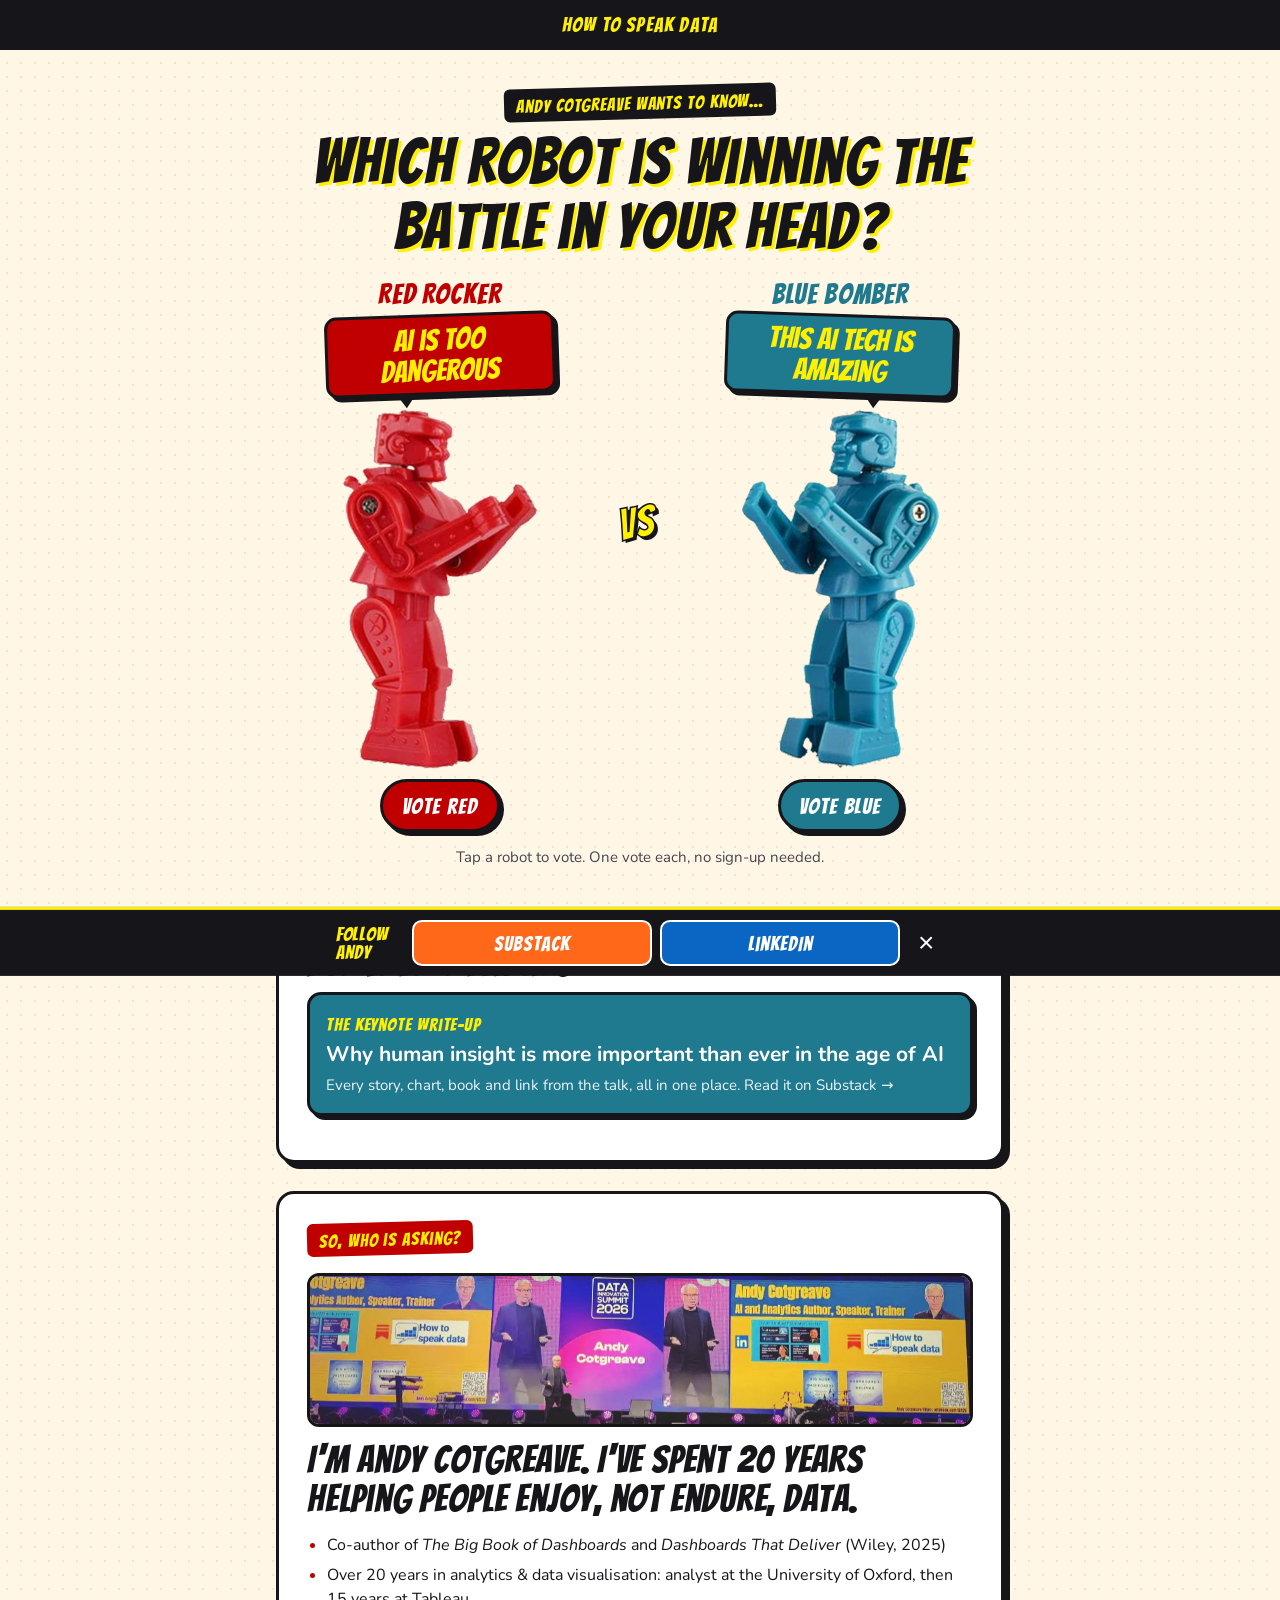
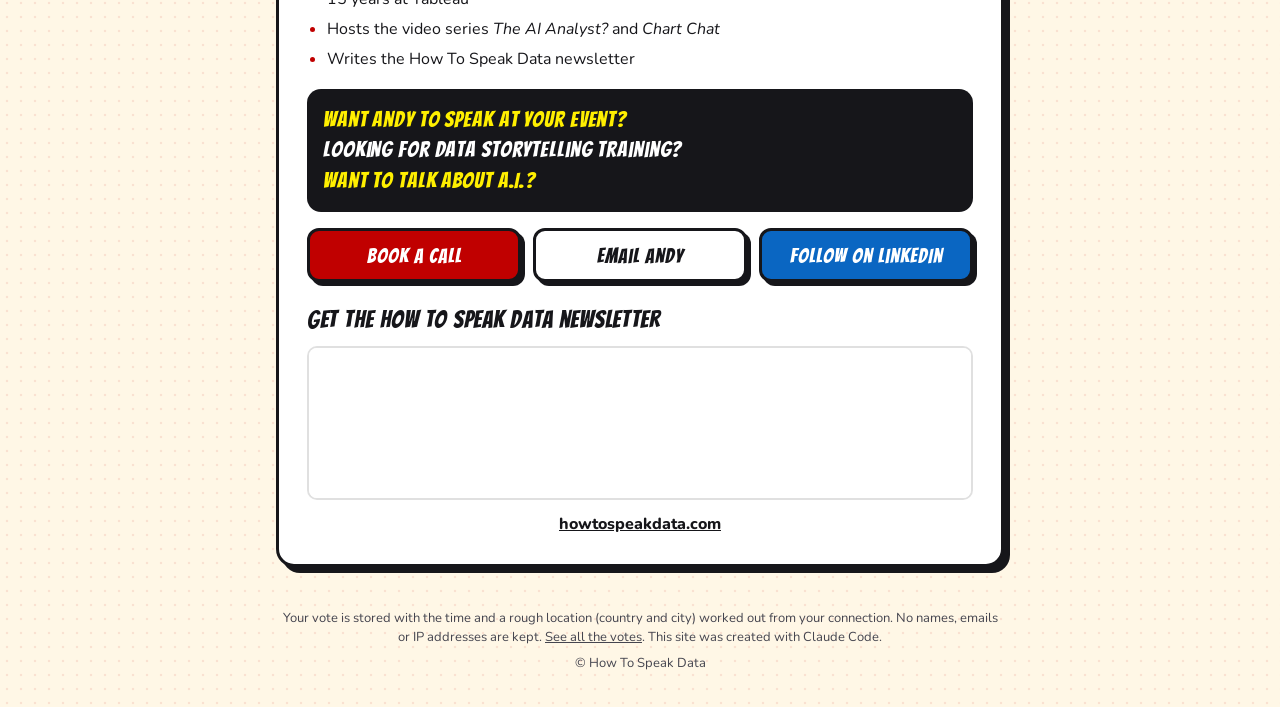
==== index.html @ a1d49103 "Share images: spotlight one event (focus/callout URL options); fit six rows in portrait Co-Authored-" ====
<!doctype html>
<html lang="en">
<head>
  <meta charset="utf-8">
  <meta name="viewport" content="width=device-width, initial-scale=1, viewport-fit=cover">
  <title>Which Robot Is Winning? | How To Speak Data</title>
  <meta name="description" content="Andy Cotgreave wants to know: is AI amazing, or too dangerous? Cast your vote and see how the room called it.">
  <meta name="theme-color" content="#c00000">
  <meta property="og:title" content="Which robot is winning the battle in your head?">
  <meta property="og:description" content="Blue Bomber: this AI tech is amazing. Red Rocker: AI is too dangerous. Cast your vote.">
  <meta property="og:image" content="https://robot.howtospeakdata.com/assets/og-image.jpg">
  <meta property="og:url" content="https://robot.howtospeakdata.com/">
  <meta name="twitter:card" content="summary_large_image">
  <link rel="icon" href="assets/favicon.png">
  <link rel="apple-touch-icon" href="assets/favicon.png">
  <link rel="preconnect" href="https://fonts.googleapis.com">
  <link rel="preconnect" href="https://fonts.gstatic.com" crossorigin>
  <link href="https://fonts.googleapis.com/css2?family=Bangers&family=Nunito:wght@400;600;800&display=swap" rel="stylesheet">
  <link rel="stylesheet" href="styles.css?v=202611121039">
</head>
<body>

<div class="testbar" id="testbar" hidden>
  <span><b>Test mode.</b> Your votes are saved as tests and never counted.</span>
  <button type="button" id="resetVote">Reset my vote</button>
  <a href="?test=off">Exit</a>
</div>

<header class="topbar" id="topbar">
  <a class="brand" href="https://howtospeakdata.com">How To Speak Data</a>
  <a class="talk" id="talk" href="#" target="_blank" rel="noopener" hidden>
    <img class="talk-icon" id="talkIcon" src="" alt="" width="40" height="40">
    <span class="talk-text">
      <span class="talk-kicker" id="talkKicker">See Andy live</span>
      <span class="talk-detail" id="talkDetail"></span>
    </span>
    <span class="talk-arrow" aria-hidden="true">&rarr;</span>
  </a>
</header>

<main>
  <!-- ============ THE FIGHT ============ -->
  <section class="ring" id="vote" aria-labelledby="q">
    <p class="kicker">Andy Cotgreave wants to know&hellip;</p>
    <h1 id="q">Which robot is winning the battle in your head?</h1>

    <div class="fighters" id="fighters">
      <button class="fighter fighter--red" data-robot="red" aria-label="Vote Red Rocker: AI is too dangerous">
        <span class="name">Red Rocker</span>
        <span class="bubble bubble--red">AI is too dangerous</span>
        <span class="bot" aria-hidden="true">
          <img class="bot-full" src="assets/red-robot.webp" alt="" width="318" height="583">
          <span class="bot-neck"></span>
          <img class="bot-body" src="assets/red-body.webp" alt="" width="318" height="583">
          <span class="ko">K.O.!</span>
          <img class="bot-head" src="assets/red-head.webp" alt="" width="318" height="583">
        </span>
        <span class="vote-btn">Vote red</span>
      </button>

      <span class="vs" aria-hidden="true">VS</span>

      <button class="fighter fighter--blue" data-robot="blue" aria-label="Vote Blue Bomber: This AI tech is amazing">
        <span class="name">Blue Bomber</span>
        <span class="bubble bubble--blue">This AI tech is amazing</span>
        <span class="bot" aria-hidden="true">
          <img class="bot-full" src="assets/blue-robot.webp" alt="" width="310" height="566">
          <span class="bot-neck"></span>
          <img class="bot-body" src="assets/blue-body.webp" alt="" width="310" height="566">
          <span class="ko">K.O.!</span>
          <img class="bot-head" src="assets/blue-head.webp" alt="" width="310" height="566">
        </span>
        <span class="vote-btn">Vote blue</span>
      </button>
    </div>

    <p class="hint" id="hint">Tap a robot to vote. One vote each, no sign-up needed.</p>

    <!-- Results (revealed after voting) -->
    <div class="results" id="results" hidden aria-live="polite">
      <div class="kapow" id="kapow" aria-hidden="true">KAPOW!</div>
      <p class="thanks" id="thanks">Vote counted!</p>
      <div class="hbars" role="img" id="bar" aria-label="">
        <div class="hbar hbar--red" id="rowRed">
          <p class="hbar-label"><b>Red Rocker</b> AI is too dangerous</p>
          <div class="hbar-track"><div class="hbar-fill" id="barRed"></div><span class="hbar-val"><b id="pctRed">–</b> <em id="nRed"></em></span></div>
        </div>
        <div class="hbar hbar--blue" id="rowBlue">
          <p class="hbar-label"><b>Blue Bomber</b> This AI tech is amazing</p>
          <div class="hbar-track"><div class="hbar-fill" id="barBlue"></div><span class="hbar-val"><b id="pctBlue">–</b> <em id="nBlue"></em></span></div>
        </div>
      </div>
      <p class="tally" id="tally"></p>

      <div class="result-cta" id="resultCta">
        <p class="result-cta-kicker">Round 2: don't leave the ring!</p>
        <p class="result-cta-lede">Get the write-up of this talk, with every link and source, free in your inbox.</p>
        <a class="btn btn--substack btn--big" href="https://howtospeakdata.substack.com/subscribe?utm_source=robot&amp;utm_medium=keynote&amp;utm_content=after-vote" target="_blank" rel="noopener">Subscribe on Substack</a>
        <p class="or"><span>or</span></p>
        <a class="btn btn--linkedin" href="https://www.linkedin.com/in/acotgreave/" target="_blank" rel="noopener">Follow Andy on LinkedIn</a>
      </div>
    </div>
  </section>

  <!-- ============ FURTHER READING ============ -->
  <section class="panel reading" id="reading" aria-labelledby="readTitle">
    <h2 id="readTitle">Further reading</h2>
    <a class="feature" href="https://howtospeakdata.substack.com/p/why-human-insight-is-more-important?utm_source=robot&utm_medium=keynote" target="_blank" rel="noopener">
      <span class="feature-label">The keynote write-up</span>
      <strong>Why human insight is more important than ever in the age of AI</strong>
      <span class="feature-sub">Every story, chart, book and link from the talk, all in one place. Read it on Substack &rarr;</span>
    </a>
  </section>

  <!-- ============ ABOUT ANDY ============ -->
  <section class="panel about" id="about" aria-labelledby="aboutTitle">
    <p class="kicker kicker--dark">So, who is asking?</p>
    <img class="about-photo" src="assets/andy-keynote.jpg" alt="Andy Cotgreave on stage giving a keynote at Data Innovation Summit 2026" width="1042" height="241" loading="lazy">
    <h2 id="aboutTitle">I'm Andy Cotgreave. I've spent 20 years helping people enjoy, not endure, data.</h2>
    <ul class="creds">
      <li>Co-author of <em>The Big Book of Dashboards</em> and <em>Dashboards That Deliver</em> (Wiley, 2025)</li>
      <li>Over 20 years in analytics &amp; data visualisation: analyst at the University of Oxford, then 15 years at Tableau</li>
      <li>Hosts the video series <em>The AI Analyst?</em> and <em>Chart Chat</em></li>
      <li>Writes the How To Speak Data newsletter</li>
    </ul>

    <div class="asks">
      <p>Want Andy to speak at your event?</p>
      <p>Looking for data storytelling training?</p>
      <p>Want to talk about A.I.?</p>
    </div>

    <div class="cta-row" id="aboutCtas">
      <a class="btn btn--dark" href="https://calendar.google.com/calendar/u/0/appointments/schedules/AcZssZ1p0qUydPTMO3RcjmcLY5Vw37-KiAuzNtrpuIF1clypBsru3p6l2uKK_EcFu4OqUElF9TsqWOcq" target="_blank" rel="noopener">Book a call</a>
      <a class="btn btn--outline" href="mailto:andy@howtospeakdata.com?subject=Saw%20your%20robot%20keynote">Email Andy</a>
      <a class="btn btn--linkedin" href="https://www.linkedin.com/in/acotgreave/" target="_blank" rel="noopener">Follow on LinkedIn</a>
    </div>

    <div class="newsletter" id="newsletter">
      <p class="newsletter-title">Get the How To Speak Data newsletter</p>
      <div class="substack-embed">
        <iframe src="https://howtospeakdata.substack.com/embed" title="Subscribe to How To Speak Data on Substack" loading="lazy" frameborder="0" scrolling="no"></iframe>
      </div>
    </div>
    <p class="site-link"><a href="https://howtospeakdata.com">howtospeakdata.com</a></p>
  </section>

  <!-- ============ ROUND BY ROUND ============ -->
  <section class="panel history" id="history" aria-labelledby="historyTitle" hidden>
    <h2 id="historyTitle">Round by round</h2>
    <p class="history-lede">How each audience voted.</p>
    <div class="history-head">
      <div class="history-key">
        <span><b class="key-swatch key-swatch--red"></b>Red Rocker <em>AI is too dangerous</em></span>
        <span><b class="key-swatch key-swatch--blue"></b>Blue Bomber <em>This AI tech is amazing</em></span>
      </div>
      <div class="history-toggle" role="group" aria-label="Show as">
        <button type="button" data-mode="pct" aria-pressed="true">%</button>
        <button type="button" data-mode="count" aria-pressed="false">Votes</button>
      </div>
    </div>
    <ol class="history-rows" id="historyRows"></ol>
    <p class="history-note">LinkedIn votes come from earlier polls. Each event counts votes from its day and the 4 days after.</p>
  </section>
</main>

<footer class="foot">
  <p>Your vote is stored with the time and a rough location (country and city) worked out from your connection. No names, emails or IP addresses are kept. <a href="https://github.com/acotgreave/robot-vote/blob/main/data/votes.csv">See all the votes</a>. This site was created with Claude Code.</p>
  <p>&copy; How To Speak Data</p>
</footer>

<div class="sticky" id="sticky" aria-label="Stay in touch">
  <span class="sticky-label">Follow Andy</span>
  <a class="sticky-btn sticky-btn--substack" href="https://howtospeakdata.substack.com/subscribe?utm_source=robot&amp;utm_medium=keynote&amp;utm_content=sticky" target="_blank" rel="noopener">Substack</a>
  <a class="sticky-btn sticky-btn--linkedin" href="https://www.linkedin.com/in/acotgreave/" target="_blank" rel="noopener">LinkedIn</a>
  <button type="button" class="sticky-close" id="stickyClose" aria-label="Hide">&times;</button>
</div>

<script src="config.js?v=202611121039"></script>
<script src="history.js?v=202611121039"></script>
<script src="app.js?v=202611121039"></script>
</body>
</html>
---- styles.css ----
:root {
  --red: #c00000;
  --red-dark: #8f0000;
  --teal: #207a8f;
  --teal-dark: #155767;
  --yellow: #ffef00;
  --ink: #16161a;
  --ink-soft: #45454f;
  --cream: #fff7e6;
  --paper: #ffffff;
  --substack: #ff6719;
  --linkedin: #0a66c2;
  --radius: 18px;
  --shadow: 4px 4px 0 var(--ink);
  --display: "Bangers", "Impact", "Arial Black", sans-serif;
  --body: "Nunito", system-ui, -apple-system, "Segoe UI", Roboto, sans-serif;
  color-scheme: light;
}

* { box-sizing: border-box; }
html { -webkit-text-size-adjust: 100%; scroll-behavior: smooth; }
body {
  margin: 0;
  font-family: var(--body);
  color: var(--ink);
  background-color: var(--cream);
  background-image: radial-gradient(rgba(192, 0, 0, 0.09) 1.4px, transparent 1.6px);
  background-size: 14px 14px;
  line-height: 1.5;
  overflow-x: hidden;
}
html { overflow-x: hidden; }
@supports (overflow: clip) { html, body { overflow-x: clip; } }
img { max-width: 100%; display: block; }
a { color: inherit; }
h1, h2, h3 { font-family: var(--display); font-weight: 400; letter-spacing: 0.02em; line-height: 1.02; margin: 0; }

/* ---------- top bar ---------- */
.topbar {
  display: flex; justify-content: center;
  padding: 10px 16px calc(10px);
  padding-top: max(10px, env(safe-area-inset-top));
  background: var(--ink);
}
.brand {
  font-family: var(--display); color: var(--yellow); font-size: 20px;
  text-decoration: none; letter-spacing: 0.06em;
}

.talk[hidden], .has-talk .brand { display: none; }
/* Same 50px height as the plain bar, so the robots and vote buttons don't move down. */
.topbar.has-talk { height: 50px; padding-top: 0; padding-bottom: 0; align-items: center; box-sizing: content-box; padding-top: env(safe-area-inset-top); }
.talk {
  display: flex; align-items: center; gap: 12px; max-width: 520px; width: 100%;
  text-decoration: none; color: #fff;
}
.talk-icon { width: 34px; height: 34px; border-radius: 50%; flex: none; border: 2px solid #fff; }
.talk-icon[hidden] { display: none; } /* the global img { display: block } would otherwise show a broken image */
/* One spin of the compass shortly after the page opens, then it stays still. */
/* A logo shown as plain lettering on the bar, instead of in a round badge */
.talk-icon--wordmark { width: auto; height: 30px; border: 0; border-radius: 0; }
@media (max-width: 350px) {
  .has-talk .talk { gap: 8px; }
  .talk-icon--wordmark { height: 22px; }
}
/* "decode": the badge pops in while the text decodes (see app.js) */
.talk-icon.pop { animation: badgePop 0.6s cubic-bezier(.2,1.8,.4,1) both; }
@keyframes badgePop { 0% { transform: scale(0.3) rotate(-12deg); opacity: 0; } 100% { transform: none; opacity: 1; } }
.talk-text { font-variant-numeric: tabular-nums; }
.talk-icon.spin { animation: compassSpin 1.4s cubic-bezier(.25,.9,.3,1.25) 0.6s 1 both; } /* .spin is added once the icon has loaded */
@keyframes compassSpin {
  0%   { transform: rotate(0) scale(1); }
  15%  { transform: rotate(-25deg) scale(1.12); }
  75%  { transform: rotate(375deg) scale(1.12); }
  88%  { transform: rotate(352deg) scale(1); }
  100% { transform: rotate(360deg) scale(1); }
}
.talk-text { flex: 1; min-width: 0; display: flex; flex-direction: column; line-height: 1; }
.talk-kicker { font-family: var(--display); color: var(--yellow); font-size: clamp(13px, 4.1vw, 16px); letter-spacing: 0.06em; white-space: nowrap; overflow: hidden; text-overflow: ellipsis; }
.talk-detail { font-family: var(--display); font-size: clamp(17px, 5.2vw, 22px); letter-spacing: 0.03em; white-space: nowrap; overflow: hidden; text-overflow: clip; }
.talk-arrow {
  flex: none; font-size: 22px; font-weight: 800; color: var(--ink); background: var(--yellow);
  width: 32px; height: 32px; border-radius: 50%; display: grid; place-items: center;
}
.talk:hover .talk-detail, .talk:focus-visible .talk-detail { text-decoration: underline; }

main { max-width: 760px; margin: 0 auto; padding: 0 16px; }

/* ---------- the ring ---------- */
.ring { padding: 22px 0 8px; text-align: center; }
.kicker {
  display: inline-block; margin: 0 0 10px;
  font-family: var(--display); font-size: 18px; letter-spacing: 0.05em;
  background: var(--ink); color: var(--yellow);
  padding: 4px 12px 2px; border-radius: 6px; transform: rotate(-1.5deg);
}
.kicker--dark { background: var(--red); color: var(--yellow); }
.ring h1 {
  font-size: clamp(36px, 10.5vw, 64px);
  color: var(--ink);
  text-shadow: 3px 3px 0 var(--yellow);
  margin: 0 auto 14px; max-width: 12em;
}

.fighters {
  display: grid;
  grid-template-columns: 1fr auto 1fr;
  align-items: end;
  gap: 4px;
  margin: 0 -6px;
}
.vs {
  font-family: var(--display); font-size: clamp(26px, 8vw, 44px);
  color: var(--yellow); -webkit-text-stroke: 1.5px var(--ink);
  text-shadow: 3px 3px 0 var(--ink);
  align-self: center; transform: rotate(-8deg); padding-bottom: 60px;
}

.fighter {
  appearance: none; border: 0; background: none; padding: 6px 2px 0;
  font: inherit; color: inherit; cursor: pointer;
  display: flex; flex-direction: column; align-items: center;
  -webkit-tap-highlight-color: transparent; touch-action: manipulation;
  position: relative; min-width: 0;
}
.fighter:focus-visible { outline: 4px solid var(--yellow); outline-offset: 4px; border-radius: var(--radius); }

.name {
  font-family: var(--display); font-size: clamp(18px, 5.4vw, 28px); letter-spacing: 0.04em;
  line-height: 1;
}
.fighter--red .name { color: var(--red); }
.fighter--blue .name { color: var(--teal); }

.bubble {
  position: relative; display: block;
  margin: 6px 0 14px; padding: 8px 10px 6px;
  font-family: var(--display); font-size: clamp(19px, 5.6vw, 30px); line-height: 1.02;
  color: var(--yellow); border-radius: 12px; border: 3px solid var(--ink);
  box-shadow: var(--shadow); width: 100%; max-width: 230px; min-height: 2.4em; z-index: 2;
  display: flex; align-items: center; justify-content: center;
}
.bubble::after {
  content: ""; position: absolute; bottom: -15px; width: 0; height: 0;
  border-left: 10px solid transparent; border-right: 10px solid transparent;
  border-top: 14px solid var(--ink);
}
.bubble--red { background: var(--red); transform: rotate(-2deg); }
.bubble--red::after { left: 30%; }
.bubble--blue { background: var(--teal); transform: rotate(2deg); }
.bubble--blue::after { right: 30%; }

.bot {
  position: relative; display: block;
  height: min(36vh, 290px); aspect-ratio: 318 / 583;
  transition: transform 0.25s cubic-bezier(.3,1.6,.5,1);
  z-index: 3; /* the knocked-off head must sit in front of the speech bubble */
}
.bot img { position: absolute; inset: 0; width: 100%; height: 100%; object-fit: contain; }
.fighter--blue .bot { aspect-ratio: 310 / 566; }
/* Whole robot by default; split body + head only once knocked (avoids a seam). */
.bot-body, .bot-head { visibility: hidden; }
.knocked .bot-full { visibility: hidden; }
.knocked .bot-body, .knocked .bot-head { visibility: visible; }

.fighter:hover .bot, .fighter:active .bot { transform: translateY(-4px) scale(1.03); }
.fighter--red:active .bot { transform: translateX(8px) scale(1.04); }
.fighter--blue:active .bot { transform: translateX(-8px) scale(1.04); }

.vote-btn {
  margin-top: 10px; min-height: 48px; min-width: 120px; white-space: nowrap;
  display: inline-flex; align-items: center; justify-content: center;
  padding: 8px 18px 6px; border-radius: 999px; border: 3px solid var(--ink);
  font-family: var(--display); font-size: 22px; letter-spacing: 0.05em;
  color: #fff; box-shadow: var(--shadow);
  transition: transform 0.1s, box-shadow 0.1s;
}
.fighter--red .vote-btn { background: var(--red); }
.fighter--blue .vote-btn { background: var(--teal); }
.fighter:active .vote-btn { transform: translate(3px, 3px); box-shadow: 1px 1px 0 var(--ink); }

.hint { color: var(--ink-soft); font-size: 15px; margin: 14px 0 4px; }

/* ---------- voted state ---------- */
.voted .fighter { cursor: default; }
.voted .fighter .vote-btn { visibility: hidden; }
.voted .fighter:hover .bot, .voted .fighter:active .bot { transform: none; }
.fighter.is-pick .vote-btn {
  visibility: visible; background: var(--yellow); color: var(--ink);
}
.fighter.is-pick .vote-btn::before { content: "\2605\00a0"; }
/* ---------- the knocked-off block ----------
   Like the real toy, the robot you vote against gets its head knocked up on its neck.
   Head and body are cut along a straight line 16.8% down the image. The spring sits
   behind both and runs 4% into each, so its ends are always hidden. */
.fighter { --neck-x: 34%; --pop: -10%; --rot: -9deg; }
.fighter--blue { --neck-x: 61%; --rot: 9deg; }
.bot-neck, .ko { position: absolute; visibility: hidden; }
.bot-neck {
  left: var(--neck-x); top: calc(16.8% + 4%); width: 15%; height: calc(-1 * var(--pop) + 8%);
  transform: translate(-50%, -100%) scaleY(0); transform-origin: 50% 100%;
  border-left: 2px solid var(--ink); border-right: 2px solid var(--ink);
  background:
    linear-gradient(90deg, rgba(0,0,0,.25), transparent 30%, rgba(255,255,255,.35) 50%, transparent 70%, rgba(0,0,0,.3)),
    repeating-linear-gradient(170deg, #e4e4e8 0 3px, #7d7d88 3px 6px);
}
.bot-head { transform-origin: var(--neck-x) 16.8%; }
.knocked .bot-neck, .knocked .ko { visibility: visible; }
.fighter.knocked .bot-head { animation: headPop 1.1s cubic-bezier(.3,1.4,.5,1) 0.35s both; }
.fighter.knocked .bot-neck { animation: neckPop 1.1s cubic-bezier(.3,1.4,.5,1) 0.35s both; }
@keyframes headPop {
  0%   { transform: none; }
  30%  { transform: translateY(calc(var(--pop) * 1.5)) rotate(calc(var(--rot) * -1.2)); }
  50%  { transform: translateY(calc(var(--pop) * 0.8)) rotate(calc(var(--rot) * 1.4)); }
  70%  { transform: translateY(calc(var(--pop) * 1.15)) rotate(calc(var(--rot) * -0.4)); }
  100% { transform: translateY(var(--pop)) rotate(var(--rot)); }
}
@keyframes neckPop {
  0%   { transform: translate(-50%, -100%) scaleY(0); }
  30%  { transform: translate(-50%, -100%) scaleY(1.5); }
  50%  { transform: translate(-50%, -100%) scaleY(0.8); }
  70%  { transform: translate(-50%, -100%) scaleY(1.15); }
  100% { transform: translate(-50%, -100%) scaleY(1); }
}
.ko {
  top: 0; z-index: 4; font-family: var(--display); font-size: clamp(20px, 6vw, 30px); line-height: 1;
  color: var(--ink); background: var(--yellow); border: 3px solid var(--ink); padding: 6px 10px 3px;
  clip-path: polygon(0% 18%, 14% 0%, 32% 14%, 52% 0%, 68% 16%, 90% 2%, 100% 26%, 92% 52%, 100% 82%, 82% 100%, 60% 86%, 40% 100%, 22% 86%, 4% 100%, 8% 62%, 0% 42%);
  animation: koPop 0.5s cubic-bezier(.2,2,.4,1) 0.75s both;
}
.fighter--red .ko { right: -6%; transform: rotate(10deg); }
.fighter--blue .ko { left: -6%; transform: rotate(-10deg); }
@keyframes koPop { from { transform: scale(0) rotate(0); } }
.fighter.punch.fighter--red .bot { animation: punchR 0.45s ease-out; }
.fighter.punch.fighter--blue .bot { animation: punchB 0.45s ease-out; }
@keyframes punchR { 40% { transform: translateX(22px) rotate(4deg); } }
@keyframes punchB { 40% { transform: translateX(-22px) rotate(-4deg); } }

/* ---------- results ---------- */
.results {
  position: relative; margin: 18px 0 10px; padding: 18px 16px 16px;
  background: var(--paper); border: 3px solid var(--ink); border-radius: var(--radius);
  box-shadow: 6px 6px 0 var(--ink); text-align: left;
}
.kapow {
  position: absolute; top: -24px; right: 10px;
  font-family: var(--display); font-size: 30px; color: var(--ink);
  background: var(--yellow); padding: 6px 14px 4px; border: 3px solid var(--ink);
  clip-path: polygon(0% 18%, 12% 0%, 30% 14%, 50% 0%, 66% 16%, 88% 2%, 100% 22%, 92% 50%, 100% 80%, 84% 100%, 62% 86%, 42% 100%, 24% 86%, 6% 100%, 8% 64%, 0% 44%);
  transform: rotate(8deg); animation: pop 0.45s cubic-bezier(.2,2,.4,1);
}
@keyframes pop { from { transform: rotate(8deg) scale(0); } }
.thanks { font-family: var(--display); font-size: 26px; margin: 0 0 10px; letter-spacing: 0.03em; }
.hbars { display: grid; gap: 12px; }
.hbar-label { margin: 0 0 4px; font-size: 15px; color: var(--ink-soft); line-height: 1.2; }
.hbar-label b { font-family: var(--display); font-weight: 400; font-size: 21px; letter-spacing: 0.04em; margin-right: 4px; }
.hbar--red .hbar-label b { color: var(--red); }
.hbar--blue .hbar-label b { color: var(--teal); }
.hbar.is-mine .hbar-label b::after { content: "\00a0\2605"; color: var(--ink); }
/* Fills are sized against (track - 96px), so the leader still leaves room for its value label. */
.hbar-track { display: flex; align-items: center; gap: 8px; }
.hbar-fill { flex: none; }
.hbar-fill {
  height: 40px; width: 0; min-width: 6px; border: 3px solid var(--ink); border-radius: 0 10px 10px 0;
  box-shadow: 3px 3px 0 var(--ink); transition: width 0.9s cubic-bezier(.3,1.2,.4,1);
}
.hbar--red .hbar-fill { background: var(--red); }
.hbar--blue .hbar-fill { background: var(--teal); }
.hbar-val { white-space: nowrap; }
.hbar-val b { font-family: var(--display); font-weight: 400; font-size: 30px; line-height: 1; }
.hbar-val em { font-style: normal; font-size: 14px; color: var(--ink-soft); font-weight: 600; }
.tally { margin: 10px 0 0; font-size: 14px; color: var(--ink-soft); }

/* ---------- the post-vote call to action ---------- */
.results { scroll-margin-top: 16px; }
.result-cta {
  margin: 16px -16px -16px; padding: 18px 16px 18px;
  background: var(--yellow); border-top: 3px solid var(--ink);
  border-radius: 0 0 calc(var(--radius) - 3px) calc(var(--radius) - 3px);
  text-align: center;
}
.result-cta-kicker {
  font-family: var(--display); font-size: clamp(28px, 8vw, 38px); line-height: 1; margin: 0 0 6px;
  letter-spacing: 0.02em;
}
.result-cta-lede { margin: 0 0 14px; font-size: 17px; font-weight: 700; }
.btn--big { font-size: 27px; min-height: 62px; animation: nudge 2.6s ease-in-out 1.4s infinite; }
@keyframes nudge { 0%, 88%, 100% { transform: none; } 92% { transform: rotate(-2deg) scale(1.04); } 96% { transform: rotate(2deg) scale(1.04); } }
.or { display: flex; align-items: center; gap: 10px; margin: 10px 0; font-weight: 800; font-size: 14px; text-transform: uppercase; letter-spacing: 0.1em; }
.or::before, .or::after { content: ""; flex: 1; border-top: 2px solid var(--ink); opacity: 0.35; }

/* ---------- sticky follow bar (after voting) ---------- */
.sticky {
  position: fixed; left: 0; right: 0; bottom: 0; z-index: 20;
  display: flex; gap: 8px; align-items: center;
  padding: 10px 12px calc(10px + env(safe-area-inset-bottom));
  background: var(--ink); border-top: 3px solid var(--yellow);
  transform: translateY(110%); transition: transform 0.3s ease;
}
.sticky.show { transform: none; }
.sticky-label { font-family: var(--display); color: var(--yellow); font-size: 19px; line-height: 0.95; letter-spacing: 0.04em; width: 3.6em; }
.sticky-btn {
  flex: 1; display: flex; align-items: center; justify-content: center; min-height: 46px;
  border-radius: 10px; border: 2px solid #fff; text-decoration: none; color: #fff;
  font-family: var(--display); font-size: 20px; letter-spacing: 0.05em; padding: 4px 8px 2px; text-align: center; line-height: 1;
}
.sticky-btn--substack { background: var(--substack); flex: 1.1; }
.sticky-btn--linkedin { background: var(--linkedin); }
.sticky-close {
  appearance: none; background: none; border: 0; color: #fff; font-size: 28px; line-height: 1;
  width: 36px; height: 46px; padding: 0; cursor: pointer;
}
@media (min-width: 640px) { .sticky { justify-content: center; } .sticky-btn { flex: 0 1 240px; } }

/* ---------- test mode ---------- */
.testbar {
  display: flex; flex-wrap: wrap; gap: 6px 12px; align-items: center; justify-content: center;
  padding: 8px 12px; background: repeating-linear-gradient(45deg, var(--yellow) 0 14px, #ffe14d 14px 28px);
  border-bottom: 3px solid var(--ink); font-size: 14px; text-align: center;
}
.testbar[hidden] { display: none; }
.testbar button {
  font: inherit; font-weight: 800; padding: 6px 12px; border-radius: 8px; border: 2px solid var(--ink);
  background: var(--ink); color: var(--yellow); cursor: pointer;
}
.testbar a { font-weight: 800; }

/* ---------- panels ---------- */
.panel {
  margin: 28px 0; padding: 22px 18px;
  background: var(--paper); border: 3px solid var(--ink); border-radius: var(--radius);
  box-shadow: 6px 6px 0 var(--ink);
}
.panel h2 { font-size: clamp(30px, 8.5vw, 44px); margin-bottom: 8px; }
.substack-embed {
  border-radius: 10px; overflow: hidden; background: #fff; border: 2px solid rgba(0,0,0,.12);
  margin-bottom: 12px;
}
.substack-embed iframe { display: block; width: 100%; height: 150px; border: 0; background: #fff; }

.btn {
  display: flex; align-items: center; justify-content: center; gap: 8px;
  min-height: 52px; padding: 10px 18px 8px; border-radius: 12px; border: 3px solid var(--ink);
  font-family: var(--display); font-size: 23px; letter-spacing: 0.05em;
  text-decoration: none; color: #fff; box-shadow: var(--shadow);
  transition: transform 0.1s, box-shadow 0.1s;
}
.btn:active { transform: translate(3px, 3px); box-shadow: 1px 1px 0 var(--ink); }
.btn:focus-visible { outline: 4px solid var(--yellow); outline-offset: 3px; }
.btn--substack { background: var(--substack); }
.btn--linkedin { background: var(--linkedin); }
.btn--dark { background: var(--red); }
.btn--outline { background: #fff; color: var(--ink); }

/* ---------- further reading ---------- */
.feature {
  display: block; text-decoration: none; margin: 8px 0 16px; padding: 16px;
  background: var(--teal); color: #fff; border-radius: 14px; border: 3px solid var(--ink); box-shadow: var(--shadow);
}
.feature-label { font-family: var(--display); color: var(--yellow); font-size: 18px; letter-spacing: 0.05em; }
.feature strong { display: block; font-size: 21px; line-height: 1.2; margin: 4px 0 6px; }
.feature-sub { font-size: 15px; opacity: 0.92; }

/* ---------- about ---------- */
.about { text-align: left; }
.about-photo {
  width: 100%; height: auto; margin: 8px 0 14px; border: 3px solid var(--ink); border-radius: 12px;
  /* The photo is a wide panorama: on phones, crop in on the stage and the big screens. */
  aspect-ratio: 2 / 1; object-fit: cover; object-position: 44% 50%;
}
@media (min-width: 640px) { .about-photo { aspect-ratio: 1042 / 241; } }
.about h2 { font-size: clamp(26px, 7vw, 38px); }
.creds { padding-left: 20px; margin: 14px 0 18px; }
.creds li { margin: 6px 0; font-size: 16px; }
.creds li::marker { color: var(--red); }
.asks {
  background: var(--ink); color: #fff; border-radius: 14px; padding: 14px 16px;
  font-family: var(--display); font-size: 22px; letter-spacing: 0.04em; line-height: 1.2;
}
.asks p { margin: 4px 0; }
.asks p:nth-child(odd) { color: var(--yellow); }
.cta-row { display: grid; gap: 12px; margin: 16px 0 8px; }
.newsletter { margin: 20px 0 8px; }
.newsletter-title { font-family: var(--display); font-size: 24px; letter-spacing: 0.03em; margin: 0 0 8px; }
.site-link { text-align: center; margin: 12px 0 0; font-weight: 800; }

.foot { max-width: 760px; margin: 0 auto; padding: 8px 16px calc(28px + env(safe-area-inset-bottom)); font-size: 13px; color: var(--ink-soft); text-align: center; }
.foot p { margin: 6px 0; }

/* ---------- larger screens ---------- */
@media (min-width: 640px) {
  .ring { padding-top: 36px; }
  .fighters { gap: 18px; margin: 0; }
  .bot { height: min(46vh, 360px); }
  .cta-row { grid-template-columns: repeat(3, 1fr); }
  .cta-row .btn { font-size: 20px; padding-left: 10px; padding-right: 10px; }
  .panel { padding: 28px; }
}

@media (max-width: 360px) {
  .vs { font-size: 22px; padding-bottom: 50px; }
  .vote-btn { min-width: 0; padding: 8px 12px 6px; font-size: 19px; }
  .bubble { font-size: 17px; }
}

@media (prefers-reduced-motion: reduce) {
  *, *::before, *::after { animation: none !important; transition: none !important; }
}
.has-voted .foot { padding-bottom: calc(90px + env(safe-area-inset-bottom)); }

/* ---------- round by round (votes per audience) ---------- */
.history[hidden] { display: none; }
.history-lede { margin: 0 0 14px; color: var(--ink-soft); font-size: 16px; }
.history-head { display: flex; flex-wrap: wrap; gap: 10px 16px; align-items: center; justify-content: space-between; margin-bottom: 16px; }
.history-key { display: flex; flex-wrap: wrap; gap: 4px 16px; font-weight: 800; font-size: 14px; }
.history-key em { font-style: normal; font-weight: 600; color: var(--ink-soft); }
.key-swatch { display: inline-block; width: 12px; height: 12px; border-radius: 3px; margin-right: 6px; vertical-align: -1px; }
.key-swatch--red { background: var(--red); }
.key-swatch--blue { background: var(--teal); }
.history-toggle { display: inline-flex; border: 2px solid var(--ink); border-radius: 999px; overflow: hidden; }
.history-toggle button {
  appearance: none; border: 0; background: #fff; color: var(--ink); cursor: pointer;
  font-family: var(--display); font-size: 17px; letter-spacing: 0.05em; padding: 6px 14px 4px; min-height: 36px;
}
.history-toggle button[aria-pressed="true"] { background: var(--ink); color: var(--yellow); }
.history-rows { list-style: none; margin: 0; padding: 0; display: grid; gap: 12px; }
.hrow { display: grid; grid-template-columns: 76px 1fr; gap: 12px; align-items: center; min-height: 44px; }
.hrow-logo { height: 34px; display: flex; align-items: center; }
.hrow-logo i {
  display: block; width: 26px; height: 26px; background: var(--ink);
  -webkit-mask: var(--logo) left center / contain no-repeat; mask: var(--logo) left center / contain no-repeat;
}
.hrow-name { font-family: var(--display); font-size: 17px; line-height: 0.95; letter-spacing: 0.03em; }
.hrow-track { position: relative; display: flex; height: 40px; align-items: stretch; }
.hrow-bar {
  display: flex; height: 100%; transition: width 0.5s cubic-bezier(.3,1.1,.4,1);
  border: 3px solid var(--ink); border-radius: 10px; overflow: hidden; box-shadow: 3px 3px 0 var(--ink); box-sizing: border-box;
}
.hrow-seg {
  flex: 1 1 0; display: flex; align-items: center; min-width: 0; overflow: hidden; white-space: nowrap;
  font-family: var(--display); font-size: 22px; letter-spacing: 0.03em; color: #fff;
}
.hrow-seg--red { background: var(--red); justify-content: flex-start; padding-left: 8px; border-right: 3px solid var(--ink); }
.hrow-seg--blue { background: var(--teal); justify-content: flex-end; padding-right: 8px; }
.hrow--soon .hrow-track {
  border: 3px dashed var(--ink); border-radius: 10px; justify-content: center; align-items: center;
  background: repeating-linear-gradient(45deg, #fff 0 8px, #fff8cc 8px 16px);
  font-family: var(--display); font-size: 19px; letter-spacing: 0.04em; color: var(--ink);
}
.hrow--soon .hrow-track small { font-family: var(--body); font-size: 13px; font-weight: 700; color: var(--ink-soft); margin-left: 8px; letter-spacing: 0; }
.history-note { margin: 16px 0 0; font-size: 13px; color: var(--ink-soft); }
/* 50% line in percent mode */
.history.is-pct .hrow:not(.hrow--soon) .hrow-track::after {
  content: ""; position: absolute; left: 50%; top: -4px; bottom: -4px; border-left: 2px dashed var(--ink); opacity: 0.55; pointer-events: none;
}
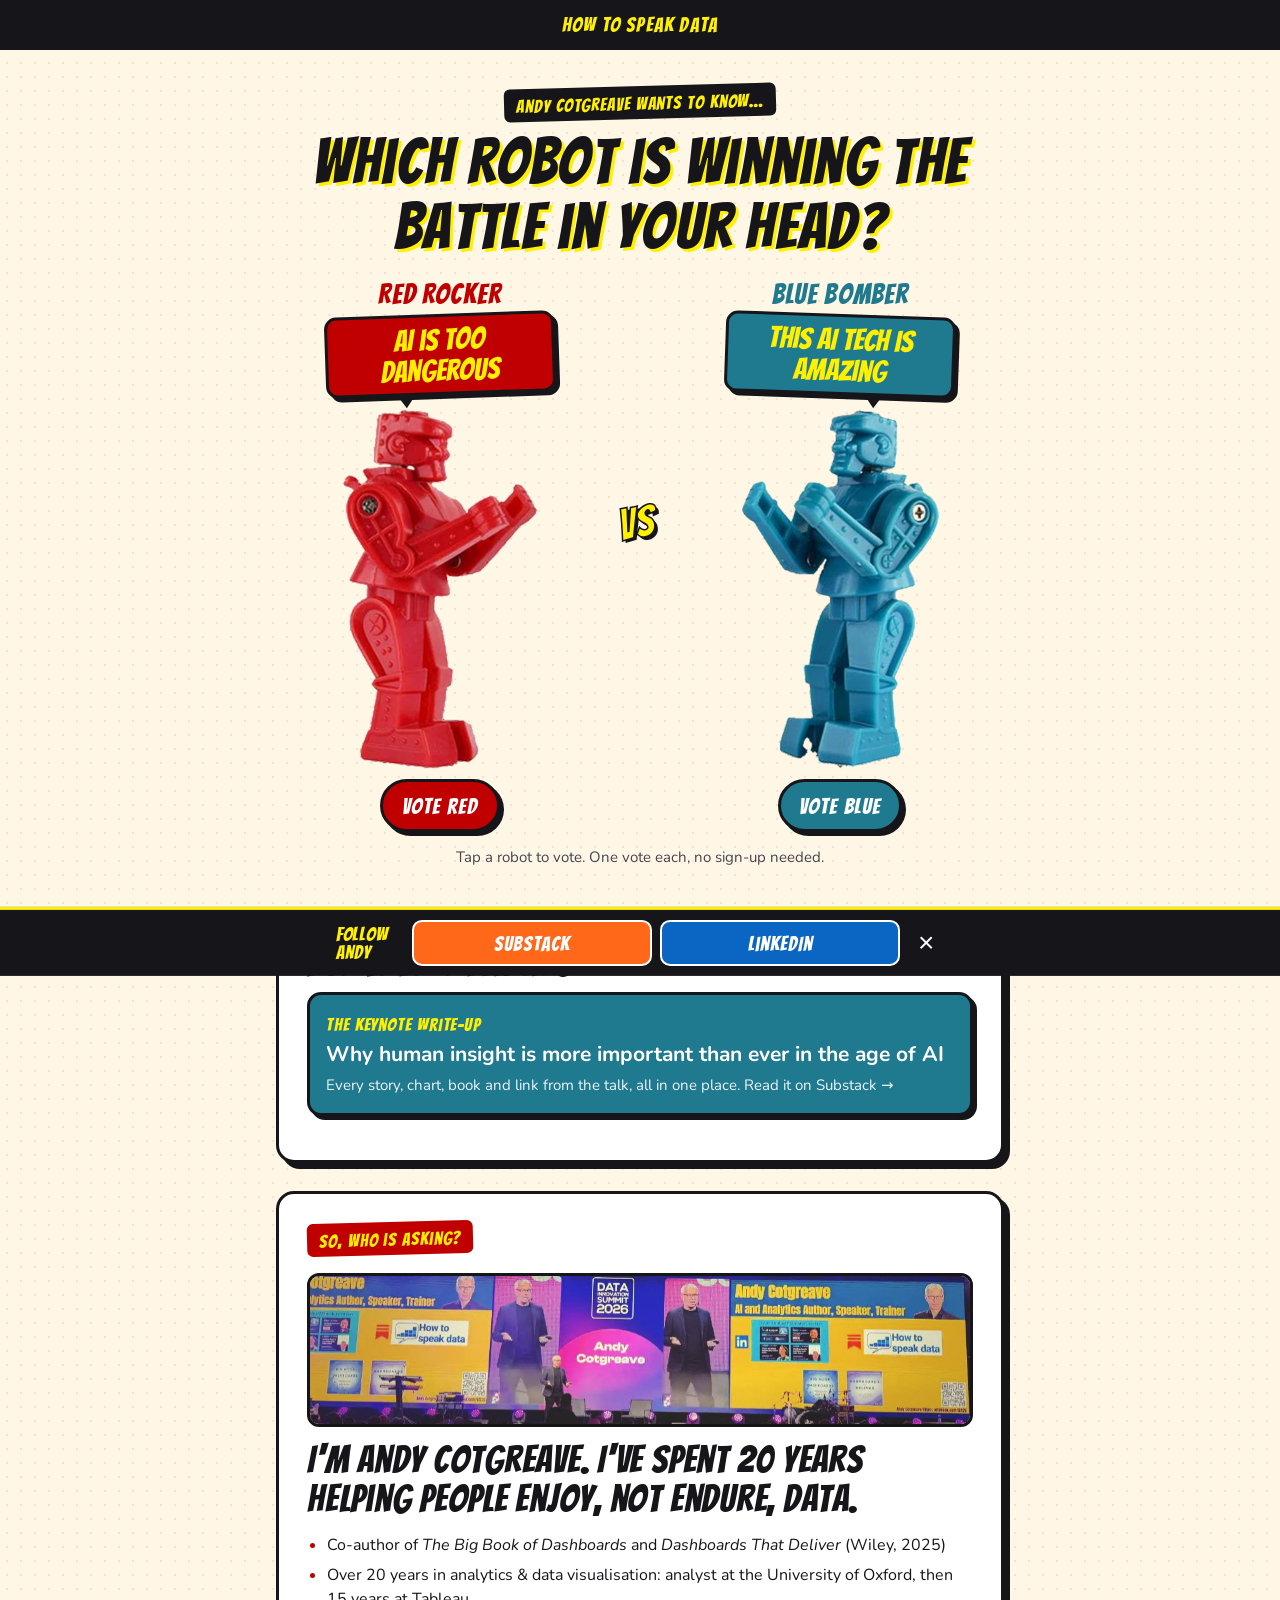
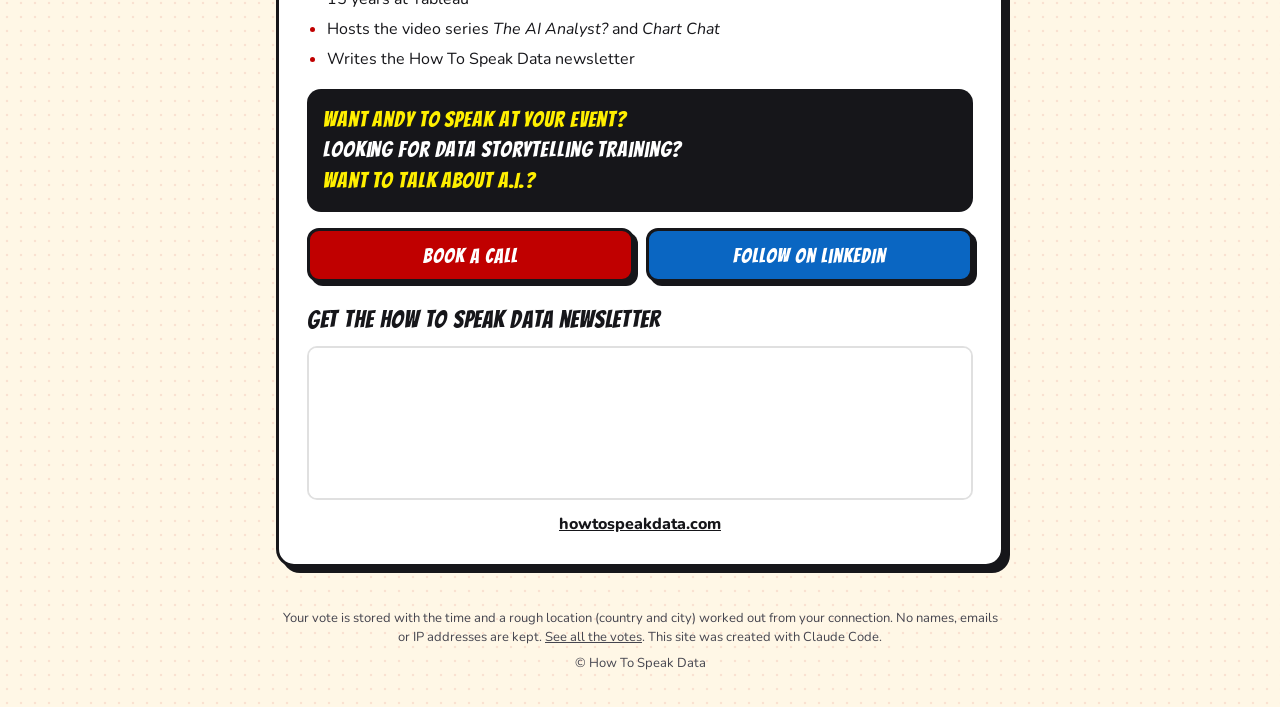
==== commit 2900a3f0: "Live chart page for slides (live.html); remove Email Andy button live.html: 16:9 round-by-round char" ====
--- a/index.html
+++ b/index.html
@@ -16,7 +16,7 @@
   <link rel="preconnect" href="https://fonts.googleapis.com">
   <link rel="preconnect" href="https://fonts.gstatic.com" crossorigin>
   <link href="https://fonts.googleapis.com/css2?family=Bangers&family=Nunito:wght@400;600;800&display=swap" rel="stylesheet">
-  <link rel="stylesheet" href="styles.css?v=202611121039">
+  <link rel="stylesheet" href="styles.css?v=202611181305">
 </head>
 <body>
 
@@ -132,7 +132,6 @@
 
     <div class="cta-row" id="aboutCtas">
       <a class="btn btn--dark" href="https://calendar.google.com/calendar/u/0/appointments/schedules/AcZssZ1p0qUydPTMO3RcjmcLY5Vw37-KiAuzNtrpuIF1clypBsru3p6l2uKK_EcFu4OqUElF9TsqWOcq" target="_blank" rel="noopener">Book a call</a>
-      <a class="btn btn--outline" href="mailto:andy@howtospeakdata.com?subject=Saw%20your%20robot%20keynote">Email Andy</a>
       <a class="btn btn--linkedin" href="https://www.linkedin.com/in/acotgreave/" target="_blank" rel="noopener">Follow on LinkedIn</a>
     </div>
 
@@ -148,7 +147,7 @@
   <!-- ============ ROUND BY ROUND ============ -->
   <section class="panel history" id="history" aria-labelledby="historyTitle" hidden>
     <h2 id="historyTitle">Round by round</h2>
-    <p class="history-lede">How each audience voted.</p>
+    <p class="history-lede">How each audience voted<span id="historyTotal"></span>.</p>
     <div class="history-head">
       <div class="history-key">
         <span><b class="key-swatch key-swatch--red"></b>Red Rocker <em>AI is too dangerous</em></span>
@@ -160,7 +159,7 @@
       </div>
     </div>
     <ol class="history-rows" id="historyRows"></ol>
-    <p class="history-note">LinkedIn votes come from earlier polls. Each event counts votes from its day and the 4 days after.</p>
+    <p class="history-note">LinkedIn votes come from earlier polls. Each event counts votes from its day and the 4 days after; all other votes are in Other.</p>
   </section>
 </main>
 
@@ -176,8 +175,8 @@
   <button type="button" class="sticky-close" id="stickyClose" aria-label="Hide">&times;</button>
 </div>
 
-<script src="config.js?v=202611121039"></script>
-<script src="history.js?v=202611121039"></script>
-<script src="app.js?v=202611121039"></script>
+<script src="config.js?v=202611181305"></script>
+<script src="history.js?v=202611181305"></script>
+<script src="app.js?v=202611181305"></script>
 </body>
 </html>
--- a/styles.css
+++ b/styles.css
@@ -350,7 +350,6 @@
 .btn--substack { background: var(--substack); }
 .btn--linkedin { background: var(--linkedin); }
 .btn--dark { background: var(--red); }
-.btn--outline { background: #fff; color: var(--ink); }
 
 /* ---------- further reading ---------- */
 .feature {
@@ -392,7 +391,7 @@
   .ring { padding-top: 36px; }
   .fighters { gap: 18px; margin: 0; }
   .bot { height: min(46vh, 360px); }
-  .cta-row { grid-template-columns: repeat(3, 1fr); }
+  .cta-row { grid-template-columns: repeat(2, 1fr); }
   .cta-row .btn { font-size: 20px; padding-left: 10px; padding-right: 10px; }
   .panel { padding: 28px; }
 }
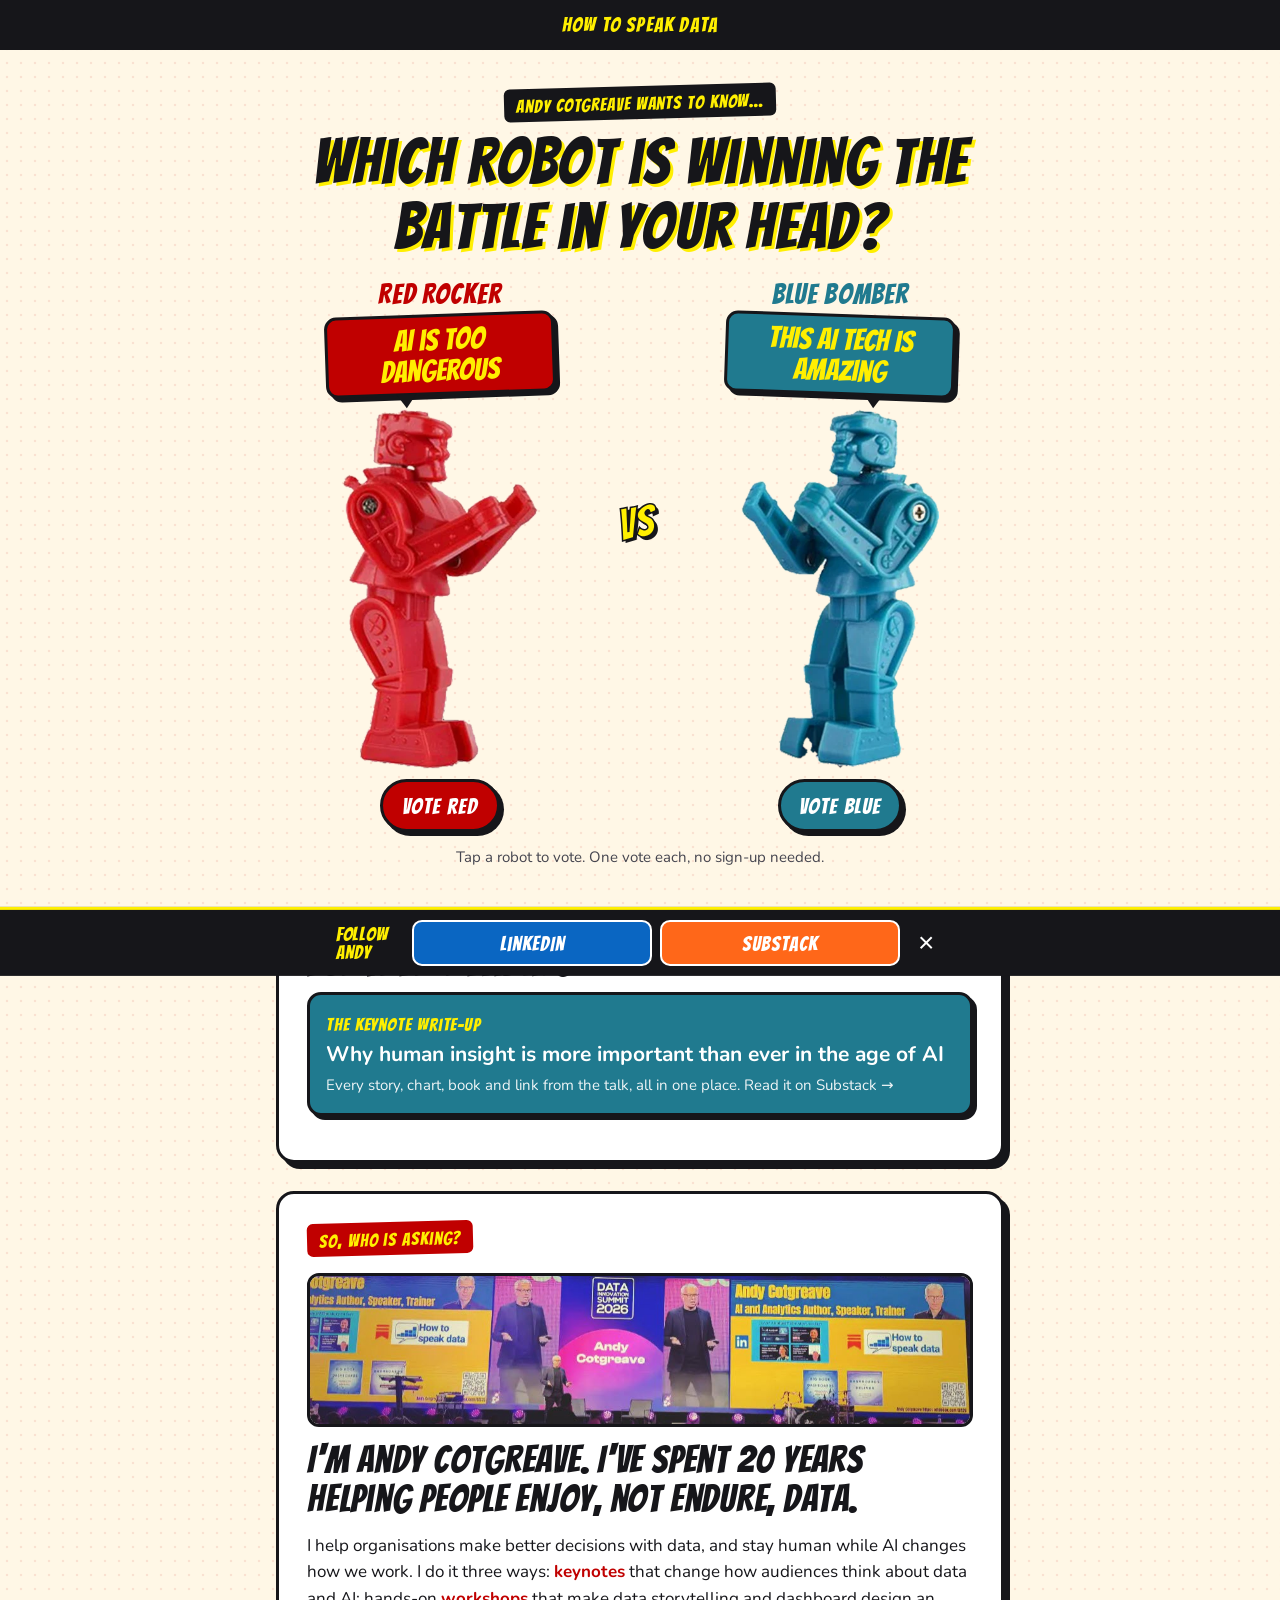
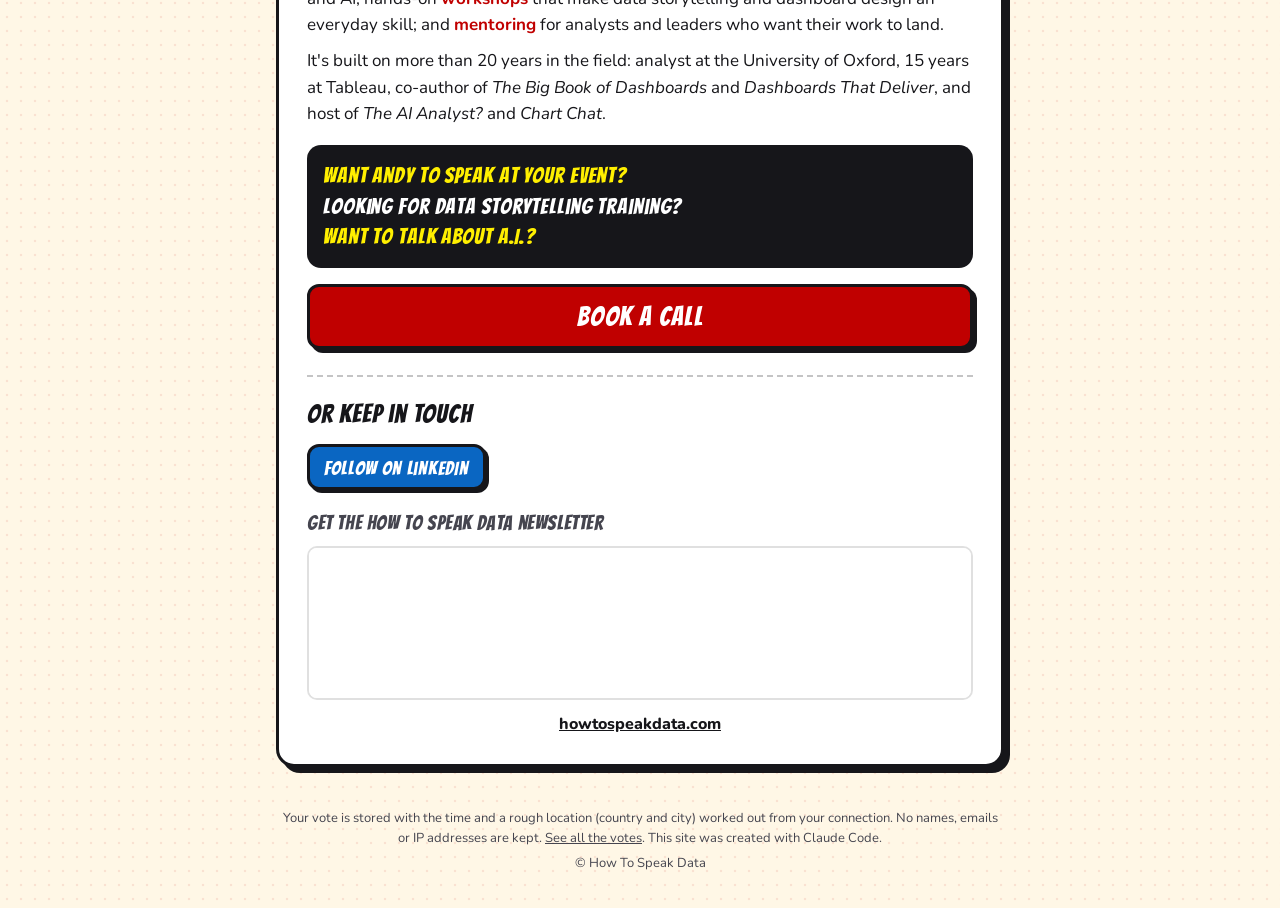
==== commit c67bb335: "Preview: LinkedIn-first CTA, round by round moved up, services paragraph in About Co-Authored-By: Cl" ====
--- a/index.html
+++ b/index.html
@@ -16,7 +16,7 @@
   <link rel="preconnect" href="https://fonts.googleapis.com">
   <link rel="preconnect" href="https://fonts.gstatic.com" crossorigin>
   <link href="https://fonts.googleapis.com/css2?family=Bangers&family=Nunito:wght@400;600;800&display=swap" rel="stylesheet">
-  <link rel="stylesheet" href="styles.css?v=202611181305">
+  <link rel="stylesheet" href="styles.css?v=202611251159">
 </head>
 <body>
 
@@ -93,55 +93,16 @@
       <p class="tally" id="tally"></p>
 
       <div class="result-cta" id="resultCta">
-        <p class="result-cta-kicker">Round 2: don't leave the ring!</p>
-        <p class="result-cta-lede">Get the write-up of this talk, with every link and source, free in your inbox.</p>
-        <a class="btn btn--substack btn--big" href="https://howtospeakdata.substack.com/subscribe?utm_source=robot&amp;utm_medium=keynote&amp;utm_content=after-vote" target="_blank" rel="noopener">Subscribe on Substack</a>
-        <p class="or"><span>or</span></p>
-        <a class="btn btn--linkedin" href="https://www.linkedin.com/in/acotgreave/" target="_blank" rel="noopener">Follow Andy on LinkedIn</a>
+        <p class="result-cta-kicker">Round 2: follow the fight!</p>
+        <p class="result-cta-lede">I'll post how every room votes, and who wins in the end, on LinkedIn.</p>
+        <a class="btn btn--linkedin btn--big" href="https://www.linkedin.com/in/acotgreave/" target="_blank" rel="noopener">Follow Andy on LinkedIn</a>
+        <div class="result-cta-next">
+          <p>Want the write-up of this talk, with every link and source?</p>
+          <a class="btn btn--substack btn--small" href="https://howtospeakdata.substack.com/subscribe?utm_source=robot&amp;utm_medium=keynote&amp;utm_content=after-vote" target="_blank" rel="noopener">Subscribe on Substack</a>
+        </div>
+        <p class="result-cta-call">Want this talk at your event? <a href="https://calendar.google.com/calendar/u/0/appointments/schedules/AcZssZ1p0qUydPTMO3RcjmcLY5Vw37-KiAuzNtrpuIF1clypBsru3p6l2uKK_EcFu4OqUElF9TsqWOcq" target="_blank" rel="noopener">Book a call</a></p>
       </div>
     </div>
-  </section>
-
-  <!-- ============ FURTHER READING ============ -->
-  <section class="panel reading" id="reading" aria-labelledby="readTitle">
-    <h2 id="readTitle">Further reading</h2>
-    <a class="feature" href="https://howtospeakdata.substack.com/p/why-human-insight-is-more-important?utm_source=robot&utm_medium=keynote" target="_blank" rel="noopener">
-      <span class="feature-label">The keynote write-up</span>
-      <strong>Why human insight is more important than ever in the age of AI</strong>
-      <span class="feature-sub">Every story, chart, book and link from the talk, all in one place. Read it on Substack &rarr;</span>
-    </a>
-  </section>
-
-  <!-- ============ ABOUT ANDY ============ -->
-  <section class="panel about" id="about" aria-labelledby="aboutTitle">
-    <p class="kicker kicker--dark">So, who is asking?</p>
-    <img class="about-photo" src="assets/andy-keynote.jpg" alt="Andy Cotgreave on stage giving a keynote at Data Innovation Summit 2026" width="1042" height="241" loading="lazy">
-    <h2 id="aboutTitle">I'm Andy Cotgreave. I've spent 20 years helping people enjoy, not endure, data.</h2>
-    <ul class="creds">
-      <li>Co-author of <em>The Big Book of Dashboards</em> and <em>Dashboards That Deliver</em> (Wiley, 2025)</li>
-      <li>Over 20 years in analytics &amp; data visualisation: analyst at the University of Oxford, then 15 years at Tableau</li>
-      <li>Hosts the video series <em>The AI Analyst?</em> and <em>Chart Chat</em></li>
-      <li>Writes the How To Speak Data newsletter</li>
-    </ul>
-
-    <div class="asks">
-      <p>Want Andy to speak at your event?</p>
-      <p>Looking for data storytelling training?</p>
-      <p>Want to talk about A.I.?</p>
-    </div>
-
-    <div class="cta-row" id="aboutCtas">
-      <a class="btn btn--dark" href="https://calendar.google.com/calendar/u/0/appointments/schedules/AcZssZ1p0qUydPTMO3RcjmcLY5Vw37-KiAuzNtrpuIF1clypBsru3p6l2uKK_EcFu4OqUElF9TsqWOcq" target="_blank" rel="noopener">Book a call</a>
-      <a class="btn btn--linkedin" href="https://www.linkedin.com/in/acotgreave/" target="_blank" rel="noopener">Follow on LinkedIn</a>
-    </div>
-
-    <div class="newsletter" id="newsletter">
-      <p class="newsletter-title">Get the How To Speak Data newsletter</p>
-      <div class="substack-embed">
-        <iframe src="https://howtospeakdata.substack.com/embed" title="Subscribe to How To Speak Data on Substack" loading="lazy" frameborder="0" scrolling="no"></iframe>
-      </div>
-    </div>
-    <p class="site-link"><a href="https://howtospeakdata.com">howtospeakdata.com</a></p>
   </section>
 
   <!-- ============ ROUND BY ROUND ============ -->
@@ -161,6 +122,45 @@
     <ol class="history-rows" id="historyRows"></ol>
     <p class="history-note">LinkedIn votes come from earlier polls. Each event counts votes from its day and the 4 days after; all other votes are in Other.</p>
   </section>
+
+  <!-- ============ FURTHER READING ============ -->
+  <section class="panel reading" id="reading" aria-labelledby="readTitle">
+    <h2 id="readTitle">Further reading</h2>
+    <a class="feature" href="https://howtospeakdata.substack.com/p/why-human-insight-is-more-important?utm_source=robot&utm_medium=keynote" target="_blank" rel="noopener">
+      <span class="feature-label">The keynote write-up</span>
+      <strong>Why human insight is more important than ever in the age of AI</strong>
+      <span class="feature-sub">Every story, chart, book and link from the talk, all in one place. Read it on Substack &rarr;</span>
+    </a>
+  </section>
+
+  <!-- ============ ABOUT ANDY ============ -->
+  <section class="panel about" id="about" aria-labelledby="aboutTitle">
+    <p class="kicker kicker--dark">So, who is asking?</p>
+    <img class="about-photo" src="assets/andy-keynote.jpg" alt="Andy Cotgreave on stage giving a keynote at Data Innovation Summit 2026" width="1042" height="241" loading="lazy">
+    <h2 id="aboutTitle">I'm Andy Cotgreave. I've spent 20 years helping people enjoy, not endure, data.</h2>
+    <p class="about-intro">I help organisations make better decisions with data, and stay human while AI changes how we work. I do it three ways: <b>keynotes</b> that change how audiences think about data and AI; hands-on <b>workshops</b> that make data storytelling and dashboard design an everyday skill; and <b>mentoring</b> for analysts and leaders who want their work to land.</p>
+    <p class="about-intro">It's built on more than 20 years in the field: analyst at the University of Oxford, 15 years at Tableau, co-author of <em>The Big Book of Dashboards</em> and <em>Dashboards That Deliver</em>, and host of <em>The AI Analyst?</em> and <em>Chart Chat</em>.</p>
+
+    <div class="asks">
+      <p>Want Andy to speak at your event?</p>
+      <p>Looking for data storytelling training?</p>
+      <p>Want to talk about A.I.?</p>
+    </div>
+
+    <div class="cta-row" id="aboutCtas">
+      <a class="btn btn--dark btn--big-plain" href="https://calendar.google.com/calendar/u/0/appointments/schedules/AcZssZ1p0qUydPTMO3RcjmcLY5Vw37-KiAuzNtrpuIF1clypBsru3p6l2uKK_EcFu4OqUElF9TsqWOcq" target="_blank" rel="noopener">Book a call</a>
+    </div>
+
+    <div class="keep-in-touch" id="newsletter">
+      <p class="keep-title">Or keep in touch</p>
+      <a class="btn btn--linkedin btn--small" href="https://www.linkedin.com/in/acotgreave/" target="_blank" rel="noopener">Follow on LinkedIn</a>
+      <p class="newsletter-title">Get the How To Speak Data newsletter</p>
+      <div class="substack-embed">
+        <iframe src="https://howtospeakdata.substack.com/embed" title="Subscribe to How To Speak Data on Substack" loading="lazy" frameborder="0" scrolling="no"></iframe>
+      </div>
+    </div>
+    <p class="site-link"><a href="https://howtospeakdata.com">howtospeakdata.com</a></p>
+  </section>
 </main>
 
 <footer class="foot">
@@ -170,13 +170,13 @@
 
 <div class="sticky" id="sticky" aria-label="Stay in touch">
   <span class="sticky-label">Follow Andy</span>
+  <a class="sticky-btn sticky-btn--linkedin" href="https://www.linkedin.com/in/acotgreave/" target="_blank" rel="noopener">LinkedIn</a>
   <a class="sticky-btn sticky-btn--substack" href="https://howtospeakdata.substack.com/subscribe?utm_source=robot&amp;utm_medium=keynote&amp;utm_content=sticky" target="_blank" rel="noopener">Substack</a>
-  <a class="sticky-btn sticky-btn--linkedin" href="https://www.linkedin.com/in/acotgreave/" target="_blank" rel="noopener">LinkedIn</a>
   <button type="button" class="sticky-close" id="stickyClose" aria-label="Hide">&times;</button>
 </div>
 
-<script src="config.js?v=202611181305"></script>
-<script src="history.js?v=202611181305"></script>
-<script src="app.js?v=202611181305"></script>
+<script src="config.js?v=202611251159"></script>
+<script src="history.js?v=202611251159"></script>
+<script src="app.js?v=202611251159"></script>
 </body>
 </html>
--- a/styles.css
+++ b/styles.css
@@ -286,8 +286,11 @@
 .result-cta-lede { margin: 0 0 14px; font-size: 17px; font-weight: 700; }
 .btn--big { font-size: 27px; min-height: 62px; animation: nudge 2.6s ease-in-out 1.4s infinite; }
 @keyframes nudge { 0%, 88%, 100% { transform: none; } 92% { transform: rotate(-2deg) scale(1.04); } 96% { transform: rotate(2deg) scale(1.04); } }
-.or { display: flex; align-items: center; gap: 10px; margin: 10px 0; font-weight: 800; font-size: 14px; text-transform: uppercase; letter-spacing: 0.1em; }
-.or::before, .or::after { content: ""; flex: 1; border-top: 2px solid var(--ink); opacity: 0.35; }
+.btn.btn--small { font-size: 19px; min-height: 44px; padding: 7px 14px 5px; box-shadow: 3px 3px 0 var(--ink); }
+.result-cta-next { margin: 18px 0 0; padding-top: 14px; border-top: 2px dashed rgba(22,22,26,.35); }
+.result-cta-next p { margin: 0 0 10px; font-size: 16px; font-weight: 700; }
+.result-cta-call { margin: 16px 0 0; font-size: 16px; font-weight: 700; }
+.result-cta-call a { font-weight: 800; white-space: nowrap; }
 
 /* ---------- sticky follow bar (after voting) ---------- */
 .sticky {
@@ -304,8 +307,8 @@
   border-radius: 10px; border: 2px solid #fff; text-decoration: none; color: #fff;
   font-family: var(--display); font-size: 20px; letter-spacing: 0.05em; padding: 4px 8px 2px; text-align: center; line-height: 1;
 }
-.sticky-btn--substack { background: var(--substack); flex: 1.1; }
-.sticky-btn--linkedin { background: var(--linkedin); }
+.sticky-btn--linkedin { background: var(--linkedin); flex: 1.1; }
+.sticky-btn--substack { background: var(--substack); }
 .sticky-close {
   appearance: none; background: none; border: 0; color: #fff; font-size: 28px; line-height: 1;
   width: 36px; height: 46px; padding: 0; cursor: pointer;
@@ -369,9 +372,10 @@
 }
 @media (min-width: 640px) { .about-photo { aspect-ratio: 1042 / 241; } }
 .about h2 { font-size: clamp(26px, 7vw, 38px); }
-.creds { padding-left: 20px; margin: 14px 0 18px; }
-.creds li { margin: 6px 0; font-size: 16px; }
-.creds li::marker { color: var(--red); }
+.about-intro { margin: 14px 0 0; font-size: 17px; line-height: 1.55; }
+.about-intro + .about-intro { margin-top: 10px; }
+.about-intro + .asks { margin-top: 18px; }
+.about-intro b { color: var(--red); }
 .asks {
   background: var(--ink); color: #fff; border-radius: 14px; padding: 14px 16px;
   font-family: var(--display); font-size: 22px; letter-spacing: 0.04em; line-height: 1.2;
@@ -379,8 +383,11 @@
 .asks p { margin: 4px 0; }
 .asks p:nth-child(odd) { color: var(--yellow); }
 .cta-row { display: grid; gap: 12px; margin: 16px 0 8px; }
-.newsletter { margin: 20px 0 8px; }
-.newsletter-title { font-family: var(--display); font-size: 24px; letter-spacing: 0.03em; margin: 0 0 8px; }
+.btn.btn--big-plain { font-size: 27px; min-height: 60px; }
+.keep-in-touch { margin: 26px 0 8px; padding-top: 18px; border-top: 2px dashed rgba(22,22,26,.25); }
+.keep-title { font-family: var(--display); font-size: 26px; letter-spacing: 0.03em; margin: 0 0 10px; }
+.keep-in-touch .btn--small { margin-bottom: 18px; }
+.newsletter-title { font-family: var(--display); font-size: 20px; letter-spacing: 0.03em; margin: 0 0 8px; color: var(--ink-soft); }
 .site-link { text-align: center; margin: 12px 0 0; font-weight: 800; }
 
 .foot { max-width: 760px; margin: 0 auto; padding: 8px 16px calc(28px + env(safe-area-inset-bottom)); font-size: 13px; color: var(--ink-soft); text-align: center; }
@@ -391,8 +398,7 @@
   .ring { padding-top: 36px; }
   .fighters { gap: 18px; margin: 0; }
   .bot { height: min(46vh, 360px); }
-  .cta-row { grid-template-columns: repeat(2, 1fr); }
-  .cta-row .btn { font-size: 20px; padding-left: 10px; padding-right: 10px; }
+  .keep-in-touch .btn--small { display: inline-flex; }
   .panel { padding: 28px; }
 }
 
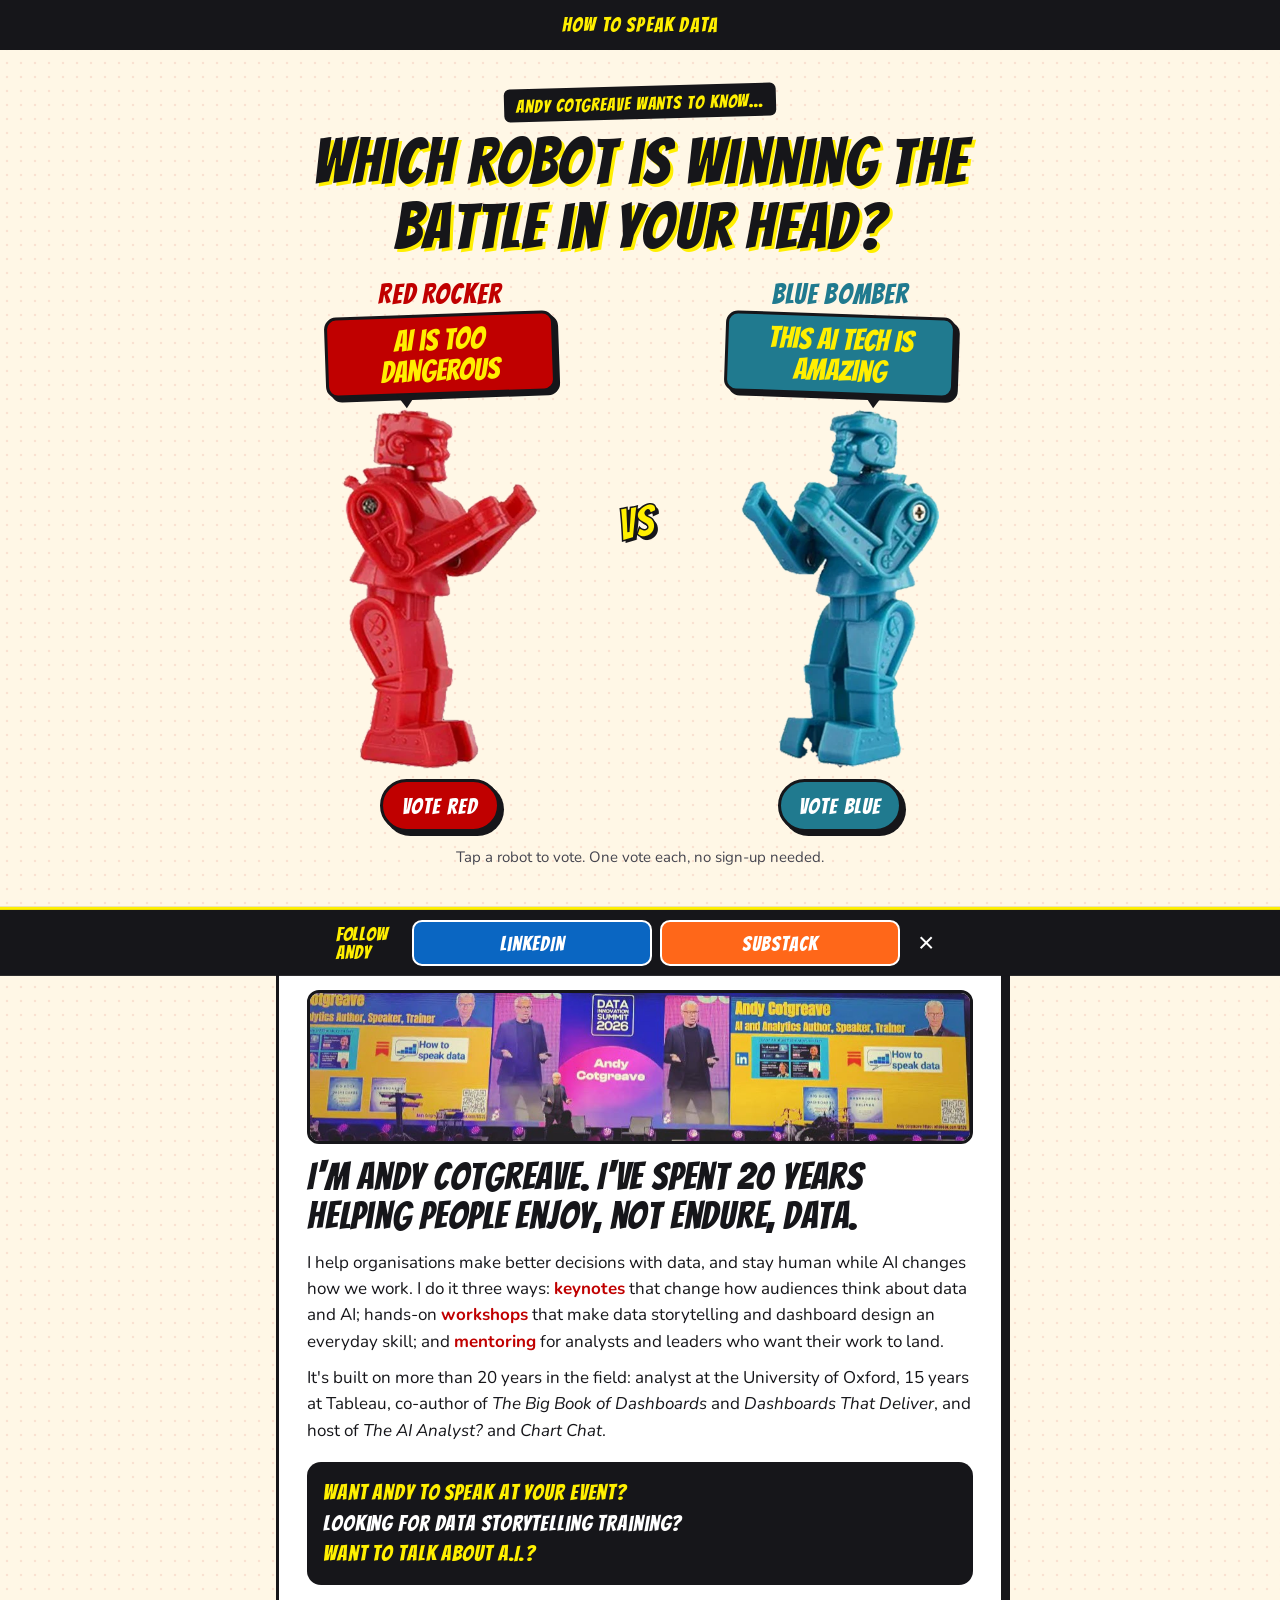
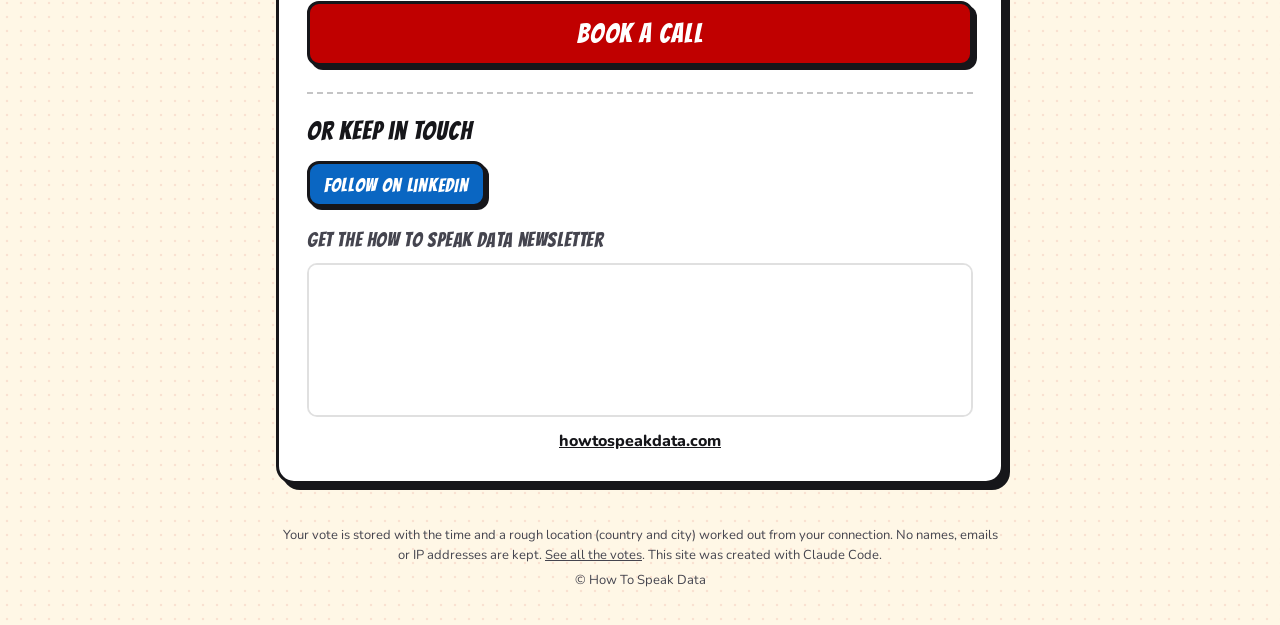
==== commit 05c0e1cd: "Preview: fold Further reading into the post-vote panel ('Read the write-up') Co-Authored-By: Claude " ====
--- a/index.html
+++ b/index.html
@@ -16,7 +16,7 @@
   <link rel="preconnect" href="https://fonts.googleapis.com">
   <link rel="preconnect" href="https://fonts.gstatic.com" crossorigin>
   <link href="https://fonts.googleapis.com/css2?family=Bangers&family=Nunito:wght@400;600;800&display=swap" rel="stylesheet">
-  <link rel="stylesheet" href="styles.css?v=202611251159">
+  <link rel="stylesheet" href="styles.css?v=202611251206">
 </head>
 <body>
 
@@ -98,7 +98,7 @@
         <a class="btn btn--linkedin btn--big" href="https://www.linkedin.com/in/acotgreave/" target="_blank" rel="noopener">Follow Andy on LinkedIn</a>
         <div class="result-cta-next">
           <p>Want the write-up of this talk, with every link and source?</p>
-          <a class="btn btn--substack btn--small" href="https://howtospeakdata.substack.com/subscribe?utm_source=robot&amp;utm_medium=keynote&amp;utm_content=after-vote" target="_blank" rel="noopener">Subscribe on Substack</a>
+          <a class="btn btn--substack btn--small" href="https://howtospeakdata.substack.com/p/why-human-insight-is-more-important?utm_source=robot&amp;utm_medium=keynote&amp;utm_content=after-vote" target="_blank" rel="noopener">Read the write-up &rarr;</a>
         </div>
         <p class="result-cta-call">Want this talk at your event? <a href="https://calendar.google.com/calendar/u/0/appointments/schedules/AcZssZ1p0qUydPTMO3RcjmcLY5Vw37-KiAuzNtrpuIF1clypBsru3p6l2uKK_EcFu4OqUElF9TsqWOcq" target="_blank" rel="noopener">Book a call</a></p>
       </div>
@@ -121,16 +121,6 @@
     </div>
     <ol class="history-rows" id="historyRows"></ol>
     <p class="history-note">LinkedIn votes come from earlier polls. Each event counts votes from its day and the 4 days after; all other votes are in Other.</p>
-  </section>
-
-  <!-- ============ FURTHER READING ============ -->
-  <section class="panel reading" id="reading" aria-labelledby="readTitle">
-    <h2 id="readTitle">Further reading</h2>
-    <a class="feature" href="https://howtospeakdata.substack.com/p/why-human-insight-is-more-important?utm_source=robot&utm_medium=keynote" target="_blank" rel="noopener">
-      <span class="feature-label">The keynote write-up</span>
-      <strong>Why human insight is more important than ever in the age of AI</strong>
-      <span class="feature-sub">Every story, chart, book and link from the talk, all in one place. Read it on Substack &rarr;</span>
-    </a>
   </section>
 
   <!-- ============ ABOUT ANDY ============ -->
@@ -175,8 +165,8 @@
   <button type="button" class="sticky-close" id="stickyClose" aria-label="Hide">&times;</button>
 </div>
 
-<script src="config.js?v=202611251159"></script>
-<script src="history.js?v=202611251159"></script>
-<script src="app.js?v=202611251159"></script>
+<script src="config.js?v=202611251206"></script>
+<script src="history.js?v=202611251206"></script>
+<script src="app.js?v=202611251206"></script>
 </body>
 </html>
--- a/styles.css
+++ b/styles.css
@@ -354,15 +354,6 @@
 .btn--linkedin { background: var(--linkedin); }
 .btn--dark { background: var(--red); }
 
-/* ---------- further reading ---------- */
-.feature {
-  display: block; text-decoration: none; margin: 8px 0 16px; padding: 16px;
-  background: var(--teal); color: #fff; border-radius: 14px; border: 3px solid var(--ink); box-shadow: var(--shadow);
-}
-.feature-label { font-family: var(--display); color: var(--yellow); font-size: 18px; letter-spacing: 0.05em; }
-.feature strong { display: block; font-size: 21px; line-height: 1.2; margin: 4px 0 6px; }
-.feature-sub { font-size: 15px; opacity: 0.92; }
-
 /* ---------- about ---------- */
 .about { text-align: left; }
 .about-photo {
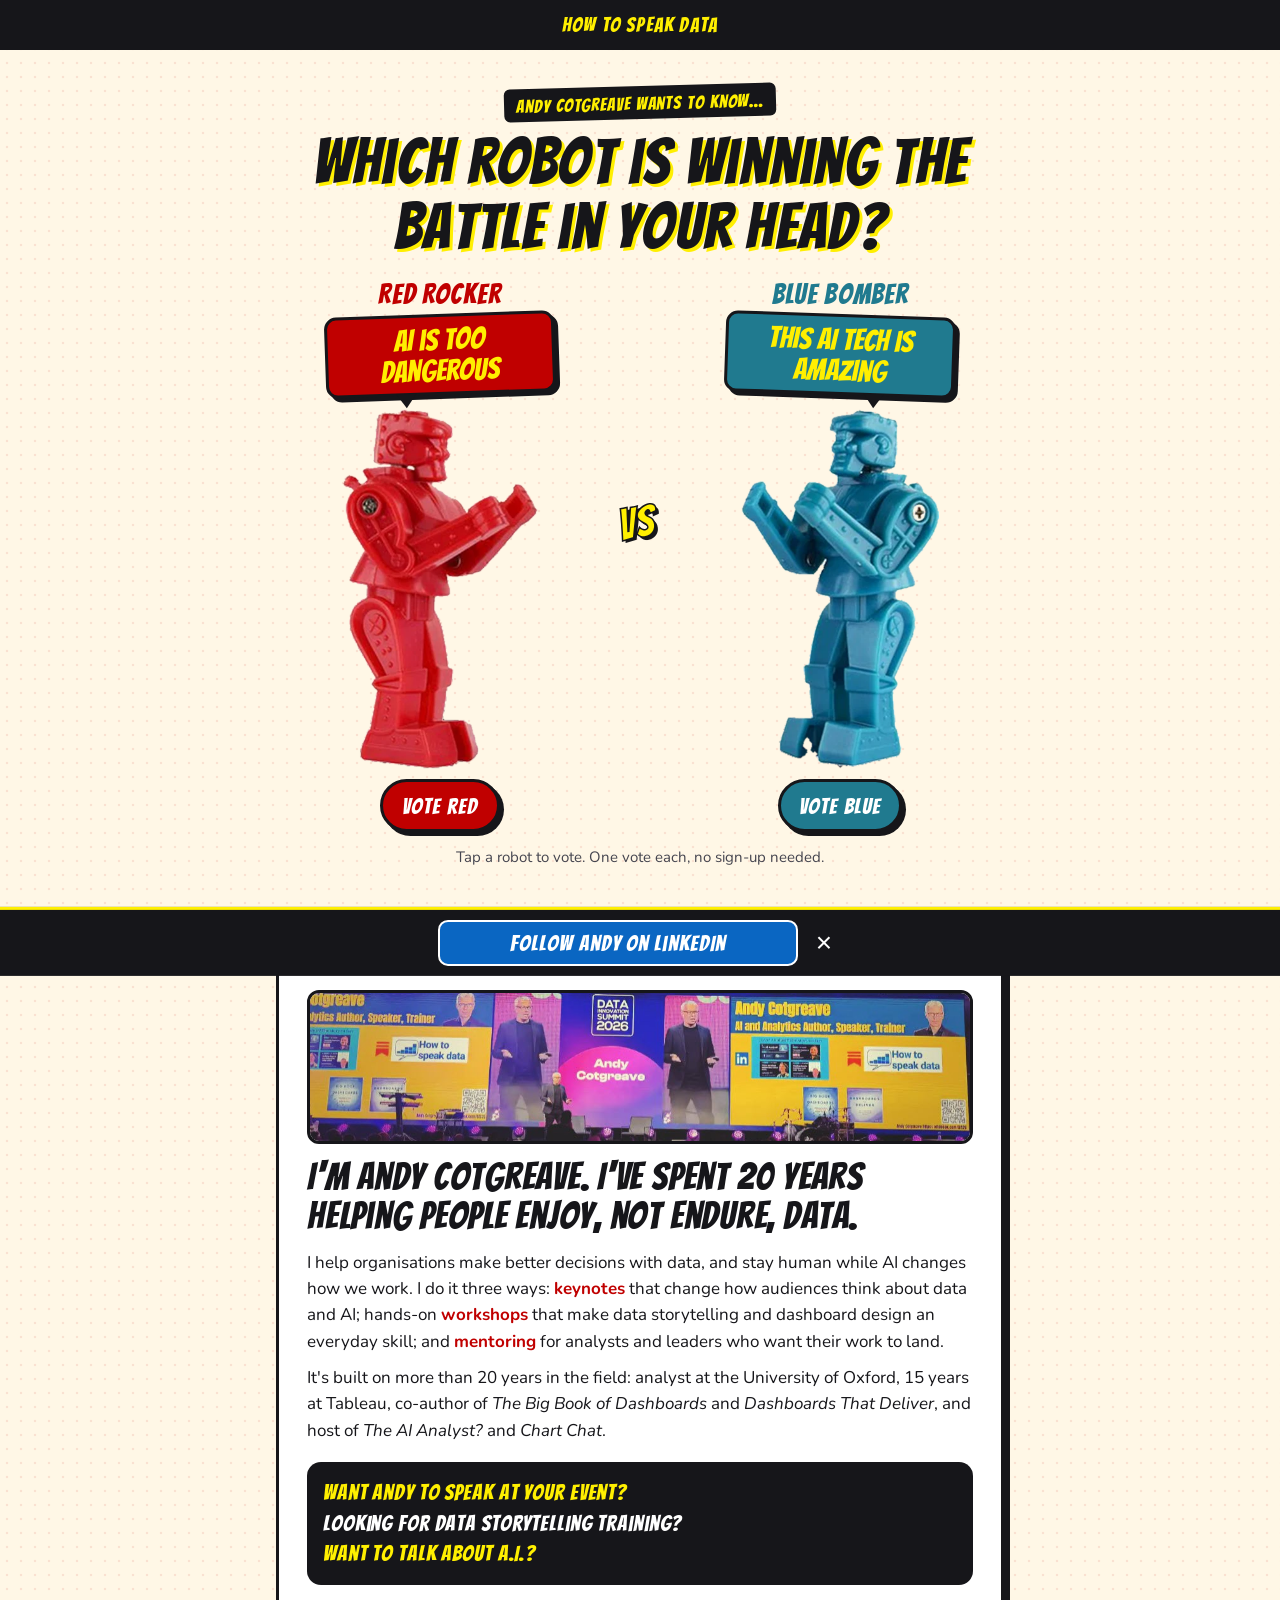
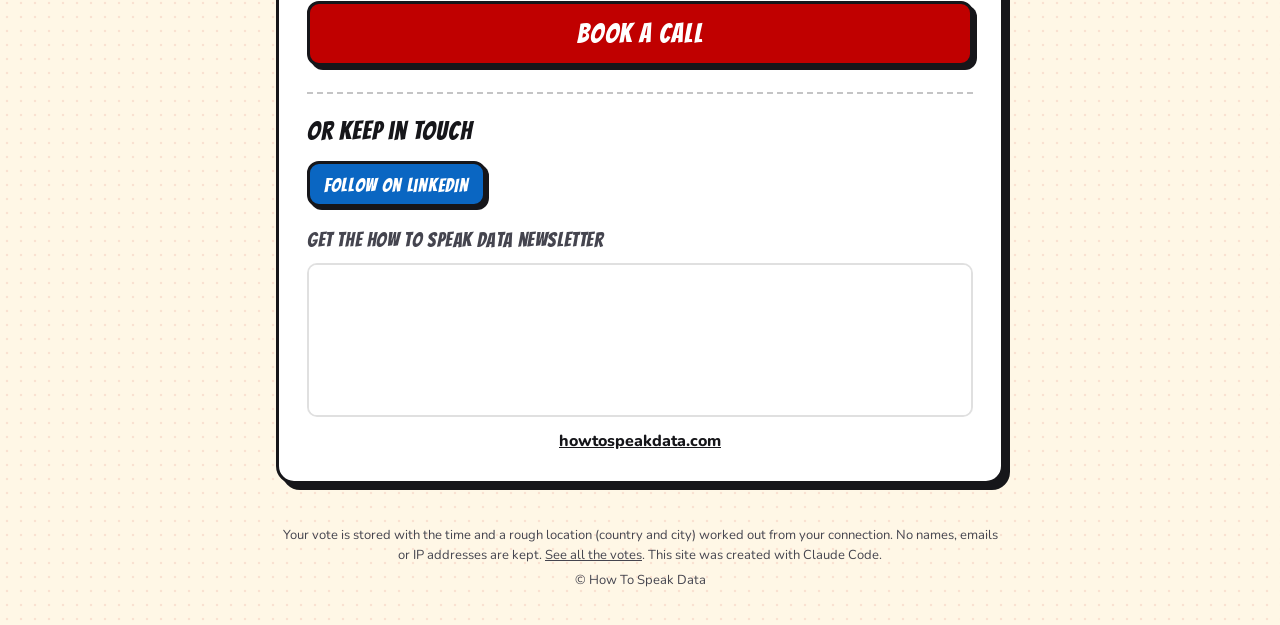
==== commit 9db7c0f3: "Sticky bar: single 'Follow Andy on LinkedIn' button Co-Authored-By: Claude Opus 5.5 <noreply@anthrop" ====
--- a/index.html
+++ b/index.html
@@ -16,7 +16,7 @@
   <link rel="preconnect" href="https://fonts.googleapis.com">
   <link rel="preconnect" href="https://fonts.gstatic.com" crossorigin>
   <link href="https://fonts.googleapis.com/css2?family=Bangers&family=Nunito:wght@400;600;800&display=swap" rel="stylesheet">
-  <link rel="stylesheet" href="styles.css?v=202611251206">
+  <link rel="stylesheet" href="styles.css?v=202611251221">
 </head>
 <body>
 
@@ -41,13 +41,13 @@
 <main>
   <!-- ============ THE FIGHT ============ -->
   <section class="ring" id="vote" aria-labelledby="q">
-    <p class="kicker">Andy Cotgreave wants to know&hellip;</p>
-    <h1 id="q">Which robot is winning the battle in your head?</h1>
+    <p class="kicker" data-text="page.kicker">Andy Cotgreave wants to know&hellip;</p>
+    <h1 id="q" data-text="page.question">Which robot is winning the battle in your head?</h1>
 
     <div class="fighters" id="fighters">
       <button class="fighter fighter--red" data-robot="red" aria-label="Vote Red Rocker: AI is too dangerous">
-        <span class="name">Red Rocker</span>
-        <span class="bubble bubble--red">AI is too dangerous</span>
+        <span class="name" data-text="robots.red.name">Red Rocker</span>
+        <span class="bubble bubble--red" data-text="robots.red.says">AI is too dangerous</span>
         <span class="bot" aria-hidden="true">
           <img class="bot-full" src="assets/red-robot.webp" alt="" width="318" height="583">
           <span class="bot-neck"></span>
@@ -55,14 +55,14 @@
           <span class="ko">K.O.!</span>
           <img class="bot-head" src="assets/red-head.webp" alt="" width="318" height="583">
         </span>
-        <span class="vote-btn">Vote red</span>
+        <span class="vote-btn" data-text="robots.red.button">Vote red</span>
       </button>
 
       <span class="vs" aria-hidden="true">VS</span>
 
       <button class="fighter fighter--blue" data-robot="blue" aria-label="Vote Blue Bomber: This AI tech is amazing">
-        <span class="name">Blue Bomber</span>
-        <span class="bubble bubble--blue">This AI tech is amazing</span>
+        <span class="name" data-text="robots.blue.name">Blue Bomber</span>
+        <span class="bubble bubble--blue" data-text="robots.blue.says">This AI tech is amazing</span>
         <span class="bot" aria-hidden="true">
           <img class="bot-full" src="assets/blue-robot.webp" alt="" width="310" height="566">
           <span class="bot-neck"></span>
@@ -70,11 +70,11 @@
           <span class="ko">K.O.!</span>
           <img class="bot-head" src="assets/blue-head.webp" alt="" width="310" height="566">
         </span>
-        <span class="vote-btn">Vote blue</span>
+        <span class="vote-btn" data-text="robots.blue.button">Vote blue</span>
       </button>
     </div>
 
-    <p class="hint" id="hint">Tap a robot to vote. One vote each, no sign-up needed.</p>
+    <p class="hint" id="hint" data-text="page.hint">Tap a robot to vote. One vote each, no sign-up needed.</p>
 
     <!-- Results (revealed after voting) -->
     <div class="results" id="results" hidden aria-live="polite">
@@ -82,37 +82,37 @@
       <p class="thanks" id="thanks">Vote counted!</p>
       <div class="hbars" role="img" id="bar" aria-label="">
         <div class="hbar hbar--red" id="rowRed">
-          <p class="hbar-label"><b>Red Rocker</b> AI is too dangerous</p>
+          <p class="hbar-label"><b data-text="robots.red.name">Red Rocker</b> <span data-text="robots.red.says">AI is too dangerous</span></p>
           <div class="hbar-track"><div class="hbar-fill" id="barRed"></div><span class="hbar-val"><b id="pctRed">–</b> <em id="nRed"></em></span></div>
         </div>
         <div class="hbar hbar--blue" id="rowBlue">
-          <p class="hbar-label"><b>Blue Bomber</b> This AI tech is amazing</p>
+          <p class="hbar-label"><b data-text="robots.blue.name">Blue Bomber</b> <span data-text="robots.blue.says">This AI tech is amazing</span></p>
           <div class="hbar-track"><div class="hbar-fill" id="barBlue"></div><span class="hbar-val"><b id="pctBlue">–</b> <em id="nBlue"></em></span></div>
         </div>
       </div>
       <p class="tally" id="tally"></p>
 
       <div class="result-cta" id="resultCta">
-        <p class="result-cta-kicker">Round 2: follow the fight!</p>
-        <p class="result-cta-lede">I'll post how every room votes, and who wins in the end, on LinkedIn.</p>
-        <a class="btn btn--linkedin btn--big" href="https://www.linkedin.com/in/acotgreave/" target="_blank" rel="noopener">Follow Andy on LinkedIn</a>
+        <p class="result-cta-kicker" data-text="after_vote.heading">Round 2: follow the fight!</p>
+        <p class="result-cta-lede" data-text="after_vote.linkedin_pitch">I'll post how every room votes, and who wins in the end, on LinkedIn.</p>
+        <a class="btn btn--linkedin btn--big" href="https://www.linkedin.com/in/acotgreave/" data-href="links.linkedin" data-text="after_vote.linkedin_button" target="_blank" rel="noopener">Follow Andy on LinkedIn</a>
         <div class="result-cta-next">
-          <p>Want the write-up of this talk, with every link and source?</p>
-          <a class="btn btn--substack btn--small" href="https://howtospeakdata.substack.com/p/why-human-insight-is-more-important?utm_source=robot&amp;utm_medium=keynote&amp;utm_content=after-vote" target="_blank" rel="noopener">Read the write-up &rarr;</a>
+          <p data-text="after_vote.writeup_question">Want the write-up of this talk, with every link and source?</p>
+          <a class="btn btn--substack btn--small" href="https://howtospeakdata.substack.com/p/why-human-insight-is-more-important?utm_source=robot&amp;utm_medium=keynote&amp;utm_content=after-vote" data-href="links.writeup" data-text="after_vote.writeup_button" target="_blank" rel="noopener">Read the write-up &rarr;</a>
         </div>
-        <p class="result-cta-call">Want this talk at your event? <a href="https://calendar.google.com/calendar/u/0/appointments/schedules/AcZssZ1p0qUydPTMO3RcjmcLY5Vw37-KiAuzNtrpuIF1clypBsru3p6l2uKK_EcFu4OqUElF9TsqWOcq" target="_blank" rel="noopener">Book a call</a></p>
+        <p class="result-cta-call"><span data-text="after_vote.book_call_question">Want this talk at your event?</span> <a href="https://calendar.google.com/calendar/u/0/appointments/schedules/AcZssZ1p0qUydPTMO3RcjmcLY5Vw37-KiAuzNtrpuIF1clypBsru3p6l2uKK_EcFu4OqUElF9TsqWOcq" data-href="links.book_call" data-text="after_vote.book_call_link" target="_blank" rel="noopener">Book a call</a></p>
       </div>
     </div>
   </section>
 
   <!-- ============ ROUND BY ROUND ============ -->
   <section class="panel history" id="history" aria-labelledby="historyTitle" hidden>
-    <h2 id="historyTitle">Round by round</h2>
-    <p class="history-lede">How each audience voted<span id="historyTotal"></span>.</p>
+    <h2 id="historyTitle" data-text="results_chart.title">Round by round results</h2>
+    <p class="history-lede"><span data-text="results_chart.subtitle">How each audience voted</span><span id="historyTotal"></span>.</p>
     <div class="history-head">
       <div class="history-key">
-        <span><b class="key-swatch key-swatch--red"></b>Red Rocker <em>AI is too dangerous</em></span>
-        <span><b class="key-swatch key-swatch--blue"></b>Blue Bomber <em>This AI tech is amazing</em></span>
+        <span><b class="key-swatch key-swatch--red"></b><span data-text="robots.red.name">Red Rocker</span> <em data-text="robots.red.says">AI is too dangerous</em></span>
+        <span><b class="key-swatch key-swatch--blue"></b><span data-text="robots.blue.name">Blue Bomber</span> <em data-text="robots.blue.says">This AI tech is amazing</em></span>
       </div>
       <div class="history-toggle" role="group" aria-label="Show as">
         <button type="button" data-mode="pct" aria-pressed="true">%</button>
@@ -120,31 +120,31 @@
       </div>
     </div>
     <ol class="history-rows" id="historyRows"></ol>
-    <p class="history-note">LinkedIn votes come from earlier polls. Each event counts votes from its day and the 4 days after; all other votes are in Other.</p>
+    <p class="history-note" data-text="results_chart.note">LinkedIn votes come from earlier polls. Each event counts votes from its day and the 4 days after; all other votes are in Other.</p>
   </section>
 
   <!-- ============ ABOUT ANDY ============ -->
   <section class="panel about" id="about" aria-labelledby="aboutTitle">
-    <p class="kicker kicker--dark">So, who is asking?</p>
+    <p class="kicker kicker--dark" data-text="about.kicker">So, who is asking?</p>
     <img class="about-photo" src="assets/andy-keynote.jpg" alt="Andy Cotgreave on stage giving a keynote at Data Innovation Summit 2026" width="1042" height="241" loading="lazy">
-    <h2 id="aboutTitle">I'm Andy Cotgreave. I've spent 20 years helping people enjoy, not endure, data.</h2>
-    <p class="about-intro">I help organisations make better decisions with data, and stay human while AI changes how we work. I do it three ways: <b>keynotes</b> that change how audiences think about data and AI; hands-on <b>workshops</b> that make data storytelling and dashboard design an everyday skill; and <b>mentoring</b> for analysts and leaders who want their work to land.</p>
-    <p class="about-intro">It's built on more than 20 years in the field: analyst at the University of Oxford, 15 years at Tableau, co-author of <em>The Big Book of Dashboards</em> and <em>Dashboards That Deliver</em>, and host of <em>The AI Analyst?</em> and <em>Chart Chat</em>.</p>
+    <h2 id="aboutTitle" data-text="about.heading">I'm Andy Cotgreave. I've spent 20 years helping people enjoy, not endure, data.</h2>
+    <p class="about-intro" data-md="about.paragraph_1">I help organisations make better decisions with data, and stay human while AI changes how we work. I do it three ways: <b>keynotes</b> that change how audiences think about data and AI; hands-on <b>workshops</b> that make data storytelling and dashboard design an everyday skill; and <b>mentoring</b> for analysts and leaders who want their work to land.</p>
+    <p class="about-intro" data-md="about.paragraph_2">It's built on more than 20 years in the field: analyst at the University of Oxford, 15 years at Tableau, co-author of <em>The Big Book of Dashboards</em> and <em>Dashboards That Deliver</em>, and host of <em>The AI Analyst?</em> and <em>Chart Chat</em>.</p>
 
     <div class="asks">
-      <p>Want Andy to speak at your event?</p>
-      <p>Looking for data storytelling training?</p>
-      <p>Want to talk about A.I.?</p>
+      <p data-text="about.question_1">Want Andy to speak at your event?</p>
+      <p data-text="about.question_2">Looking for data storytelling training?</p>
+      <p data-text="about.question_3">Want to talk about A.I.?</p>
     </div>
 
     <div class="cta-row" id="aboutCtas">
-      <a class="btn btn--dark btn--big-plain" href="https://calendar.google.com/calendar/u/0/appointments/schedules/AcZssZ1p0qUydPTMO3RcjmcLY5Vw37-KiAuzNtrpuIF1clypBsru3p6l2uKK_EcFu4OqUElF9TsqWOcq" target="_blank" rel="noopener">Book a call</a>
+      <a class="btn btn--dark btn--big-plain" href="https://calendar.google.com/calendar/u/0/appointments/schedules/AcZssZ1p0qUydPTMO3RcjmcLY5Vw37-KiAuzNtrpuIF1clypBsru3p6l2uKK_EcFu4OqUElF9TsqWOcq" data-href="links.book_call" data-text="about.book_call_button" target="_blank" rel="noopener">Book a call</a>
     </div>
 
     <div class="keep-in-touch" id="newsletter">
-      <p class="keep-title">Or keep in touch</p>
-      <a class="btn btn--linkedin btn--small" href="https://www.linkedin.com/in/acotgreave/" target="_blank" rel="noopener">Follow on LinkedIn</a>
-      <p class="newsletter-title">Get the How To Speak Data newsletter</p>
+      <p class="keep-title" data-text="about.keep_in_touch">Or keep in touch</p>
+      <a class="btn btn--linkedin btn--small" href="https://www.linkedin.com/in/acotgreave/" data-href="links.linkedin" data-text="about.linkedin_button" target="_blank" rel="noopener">Follow on LinkedIn</a>
+      <p class="newsletter-title" data-text="about.newsletter_title">Get the How To Speak Data newsletter</p>
       <div class="substack-embed">
         <iframe src="https://howtospeakdata.substack.com/embed" title="Subscribe to How To Speak Data on Substack" loading="lazy" frameborder="0" scrolling="no"></iframe>
       </div>
@@ -154,19 +154,18 @@
 </main>
 
 <footer class="foot">
-  <p>Your vote is stored with the time and a rough location (country and city) worked out from your connection. No names, emails or IP addresses are kept. <a href="https://github.com/acotgreave/robot-vote/blob/main/data/votes.csv">See all the votes</a>. This site was created with Claude Code.</p>
+  <p><span data-text="footer.privacy">Your vote is stored with the time and a rough location (country and city) worked out from your connection. No names, emails or IP addresses are kept.</span> <a href="https://github.com/acotgreave/robot-vote/blob/main/data/votes.csv" data-text="footer.votes_link">See all the votes</a>. <span data-text="footer.credit">This site was created with Claude Code.</span></p>
   <p>&copy; How To Speak Data</p>
 </footer>
 
 <div class="sticky" id="sticky" aria-label="Stay in touch">
-  <span class="sticky-label">Follow Andy</span>
-  <a class="sticky-btn sticky-btn--linkedin" href="https://www.linkedin.com/in/acotgreave/" target="_blank" rel="noopener">LinkedIn</a>
-  <a class="sticky-btn sticky-btn--substack" href="https://howtospeakdata.substack.com/subscribe?utm_source=robot&amp;utm_medium=keynote&amp;utm_content=sticky" target="_blank" rel="noopener">Substack</a>
+  <a class="sticky-btn sticky-btn--linkedin" href="https://www.linkedin.com/in/acotgreave/" data-href="links.linkedin" data-text="sticky_bar.linkedin" target="_blank" rel="noopener">Follow Andy on LinkedIn</a>
   <button type="button" class="sticky-close" id="stickyClose" aria-label="Hide">&times;</button>
 </div>
 
-<script src="config.js?v=202611251206"></script>
-<script src="history.js?v=202611251206"></script>
-<script src="app.js?v=202611251206"></script>
+<script src="https://cdnjs.cloudflare.com/ajax/libs/js-yaml/4.1.0/js-yaml.min.js"></script>
+<script src="config.js?v=202611251221"></script>
+<script src="history.js?v=202611251221"></script>
+<script src="app.js?v=202611251221"></script>
 </body>
 </html>
--- a/styles.css
+++ b/styles.css
@@ -289,7 +289,7 @@
 .btn.btn--small { font-size: 19px; min-height: 44px; padding: 7px 14px 5px; box-shadow: 3px 3px 0 var(--ink); }
 .result-cta-next { margin: 18px 0 0; padding-top: 14px; border-top: 2px dashed rgba(22,22,26,.35); }
 .result-cta-next p { margin: 0 0 10px; font-size: 16px; font-weight: 700; }
-.result-cta-call { margin: 16px 0 0; font-size: 16px; font-weight: 700; }
+.result-cta-call { margin: 18px 0 0; padding-top: 14px; border-top: 2px dashed rgba(22,22,26,.35); font-size: 16px; font-weight: 700; }
 .result-cta-call a { font-weight: 800; white-space: nowrap; }
 
 /* ---------- sticky follow bar (after voting) ---------- */
@@ -301,19 +301,17 @@
   transform: translateY(110%); transition: transform 0.3s ease;
 }
 .sticky.show { transform: none; }
-.sticky-label { font-family: var(--display); color: var(--yellow); font-size: 19px; line-height: 0.95; letter-spacing: 0.04em; width: 3.6em; }
 .sticky-btn {
   flex: 1; display: flex; align-items: center; justify-content: center; min-height: 46px;
   border-radius: 10px; border: 2px solid #fff; text-decoration: none; color: #fff;
   font-family: var(--display); font-size: 20px; letter-spacing: 0.05em; padding: 4px 8px 2px; text-align: center; line-height: 1;
 }
-.sticky-btn--linkedin { background: var(--linkedin); flex: 1.1; }
-.sticky-btn--substack { background: var(--substack); }
+.sticky-btn--linkedin { background: var(--linkedin); font-size: 22px; }
 .sticky-close {
   appearance: none; background: none; border: 0; color: #fff; font-size: 28px; line-height: 1;
   width: 36px; height: 46px; padding: 0; cursor: pointer;
 }
-@media (min-width: 640px) { .sticky { justify-content: center; } .sticky-btn { flex: 0 1 240px; } }
+@media (min-width: 640px) { .sticky { justify-content: center; } .sticky-btn { flex: 0 1 360px; } }
 
 /* ---------- test mode ---------- */
 .testbar {
